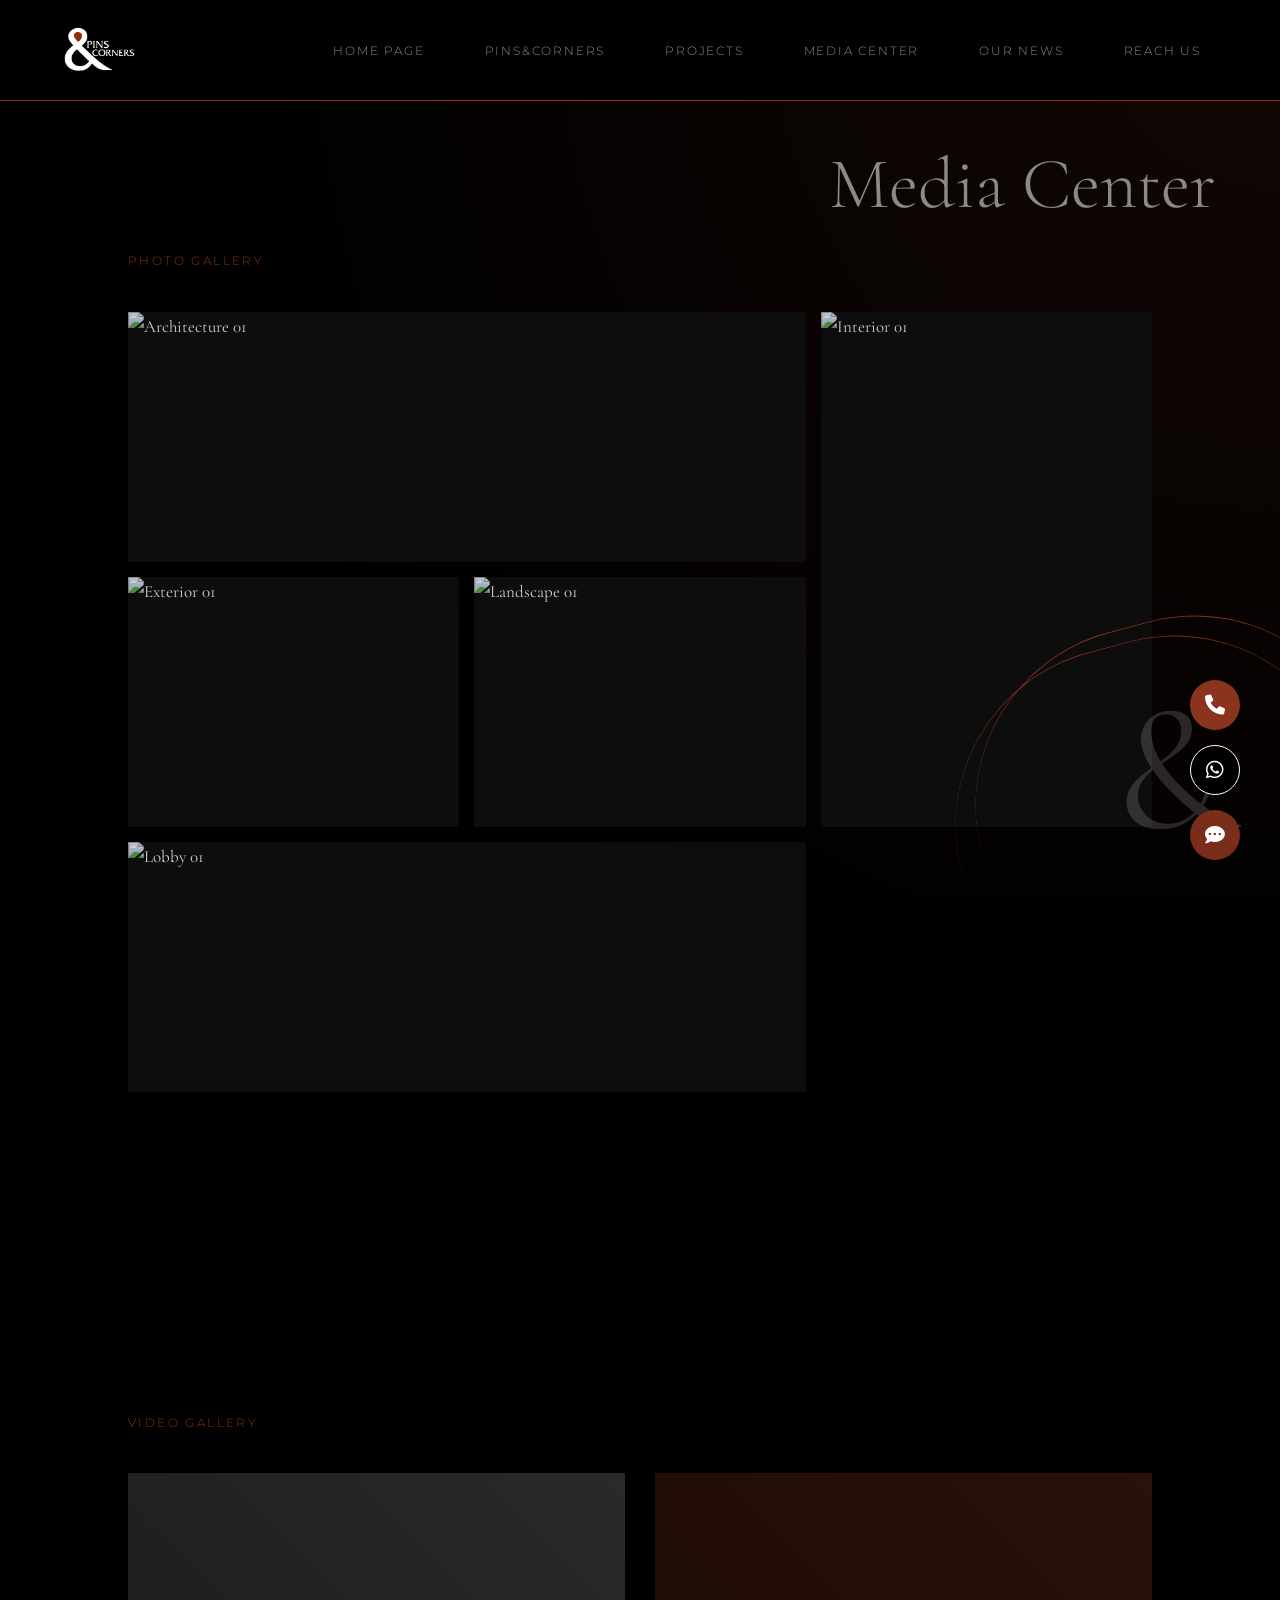
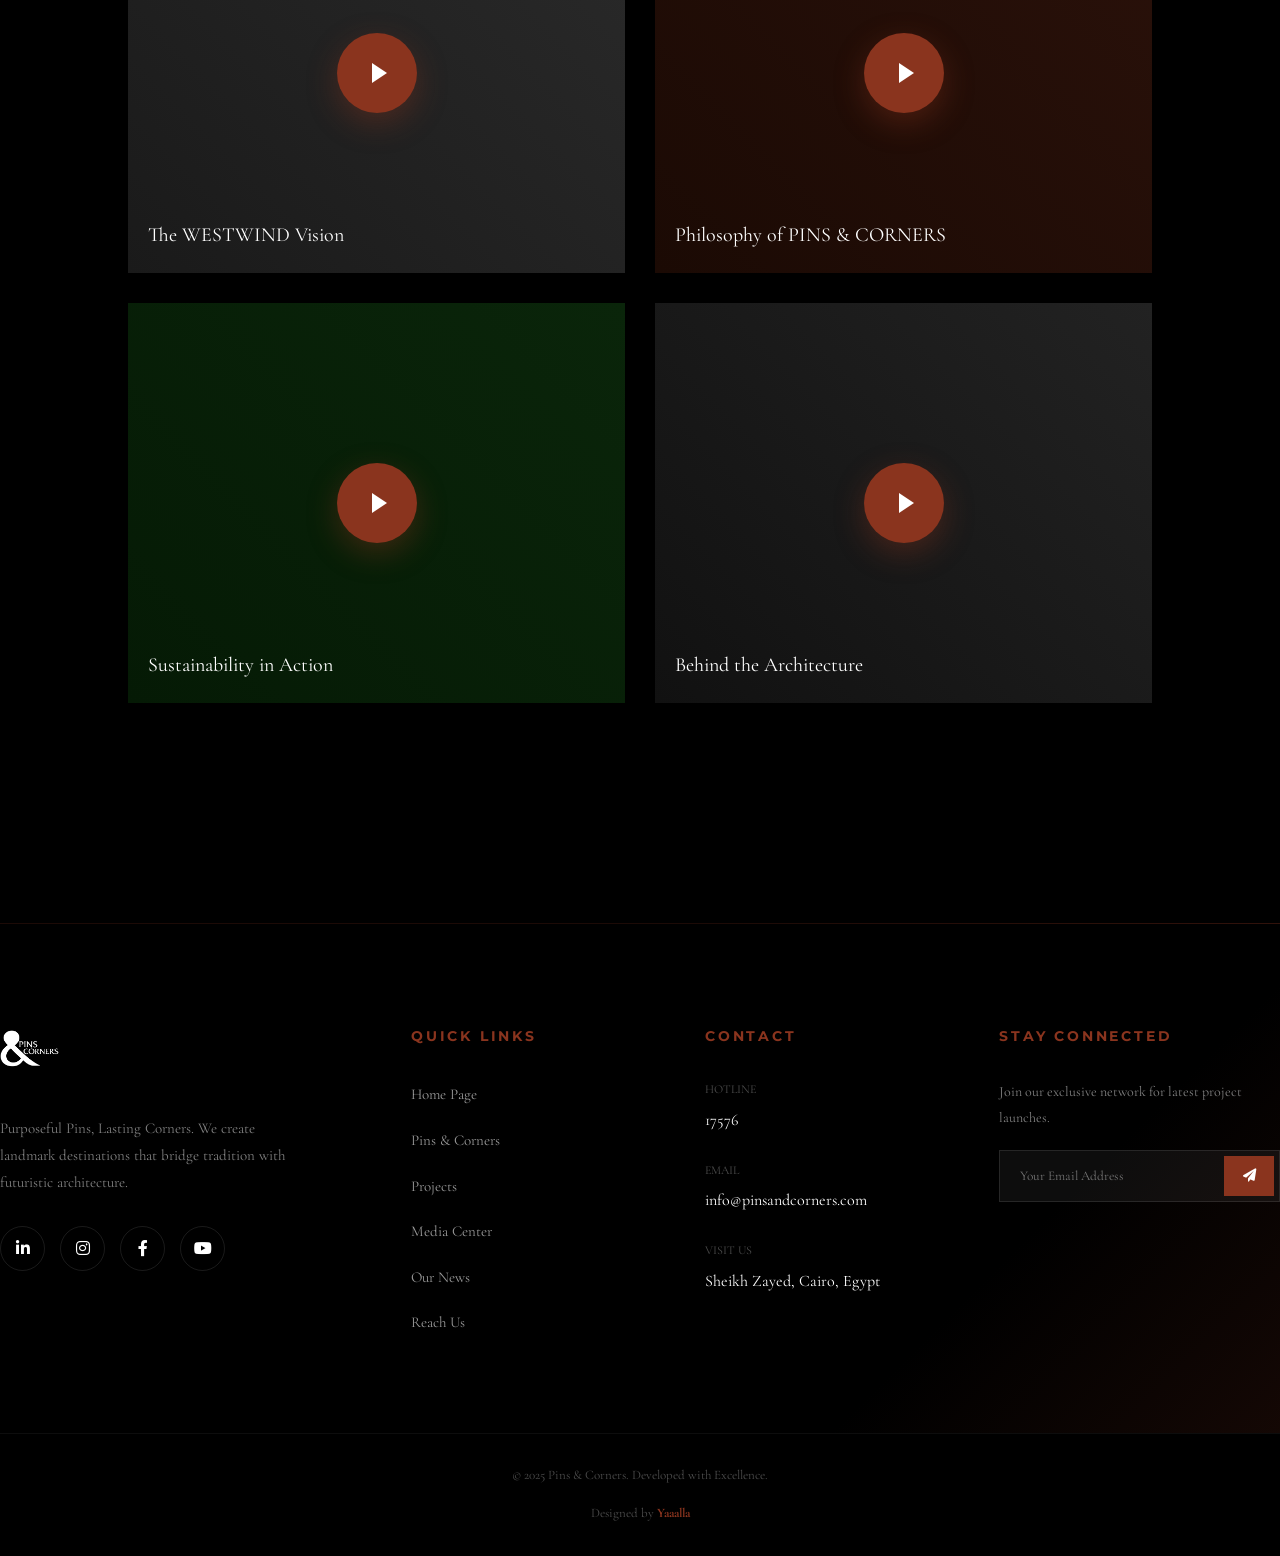
==== media-center.html @ cf215df9 "Initial commit" ====
<!DOCTYPE html>
<html lang="en">

<head>
    <meta charset="UTF-8">
    <meta name="viewport" content="width=device-width, initial-scale=1.0">
    <title>PINS & CORNERS | Media Center</title>
    <!-- Fonts -->
    <link rel="preconnect" href="https://fonts.googleapis.com">
    <link rel="preconnect" href="https://fonts.gstatic.com" crossorigin>
    <link
        href="https://fonts.googleapis.com/css2?family=Cormorant+Garamond:wght@300;400;700&family=Montserrat:wght@300;400;700&display=swap"
        rel="stylesheet">
    <!-- CSS -->
    <link rel="stylesheet" href="css/main.css">
    <link rel="stylesheet" href="https://cdnjs.cloudflare.com/ajax/libs/font-awesome/6.0.0/css/all.min.css">
    <style>
        .page-content {
            padding-top: 150px;
        }

        .gallery-section {
            margin-bottom: 120px;
        }

        /* Photo Gallery - Masonry Style */
        .photo-gallery {
            display: grid;
            grid-template-columns: repeat(3, 1fr);
            grid-auto-rows: 250px;
            gap: 15px;
            margin-top: 40px;
        }

        .photo-item {
            background-color: var(--card-bg);
            overflow: hidden;
            position: relative;
            cursor: pointer;
        }

        .photo-item img {
            width: 100%;
            height: 100%;
            object-fit: cover;
            transition: 500ms ease;
            opacity: 0.8;
        }

        .photo-item:hover img {
            transform: scale(1.1);
            opacity: 1;
        }

        .photo-item.wide {
            grid-column: span 2;
        }

        .photo-item.tall {
            grid-row: span 2;
        }

        /* Video Gallery - 2x2 Grid */
        .video-gallery {
            display: grid;
            grid-template-columns: repeat(2, 1fr);
            gap: 30px;
            margin-top: 40px;
        }

        .video-item {
            background-color: var(--card-bg);
            height: 400px;
            position: relative;
            overflow: hidden;
            cursor: pointer;
        }

        .video-item-thumbnail {
            width: 100%;
            height: 100%;
            background: linear-gradient(45deg, #1a1a1a, #2a2a2a);
            display: flex;
            justify-content: center;
            align-items: center;
            transition: 300ms ease;
        }

        .video-item:hover .video-item-thumbnail {
            filter: brightness(1.2);
        }

        .play-button {
            width: 80px;
            height: 80px;
            background-color: var(--primary-accent);
            border-radius: 50%;
            display: flex;
            justify-content: center;
            align-items: center;
            color: #FFFFFF;
            font-size: 24px;
            box-shadow: 0 10px 30px rgba(138, 52, 30, 0.4);
            transition: 300ms ease;
            position: relative;
            z-index: 2;
        }

        .play-button::before {
            content: '';
            border-left: 15px solid #FFFFFF;
            border-top: 10px solid transparent;
            border-bottom: 10px solid transparent;
            margin-left: 5px;
        }

        .video-item:hover .play-button {
            transform: scale(1.1);
            background-color: var(--accent-dark);
        }

        .video-title {
            position: absolute;
            bottom: 20px;
            left: 20px;
            color: #FFFFFF;
            font-family: var(--font-serif);
            font-size: 20px;
            z-index: 2;
        }
    </style>
</head>

<body>

    <!-- Global Navigation -->
    <header>
        <div class="nav-container">
            <a href="index.html" class="logo-link">
                <img src="image/logo.png" alt="PINS & CORNERS Logo" height="60">
            </a>
            <button class="nav-toggle" id="nav-toggle" aria-label="Toggle navigation">
                <span></span>
                <span></span>
                <span></span>
            </button>
            <nav id="nav-menu">
                <ul>
                    <li><a href="index.html">HOME PAGE</a></li>
                    <li><a href="pins-corners.html">PINS&CORNERS</a></li>
                    <li><a href="projects.html">PROJECTS</a></li>
                    <li><a href="media-center.html" class="active">MEDIA CENTER</a></li>
                    <li><a href="our-news.html">OUR NEWS</a></li>
                    <li><a href="reach-us.html">REACH US</a></li>
                </ul>
            </nav>
        </div>
    </header>

    <!-- Page Title Overlay -->
    <h1 class="page-display-title">media center</h1>

    <div class="page-content container">

        <!-- PHOTO GALLERY -->
        <section class="gallery-section fade-up">
            <span class="section-label">PHOTO GALLERY</span>
            <div class="photo-gallery">
                <div class="photo-item wide fade-up">
                    <img src="https://images.unsplash.com/photo-1600585154340-be6161a56a0c?auto=format&fit=crop&q=80&w=1200"
                        alt="Architecture 01">
                </div>
                <div class="photo-item tall fade-up">
                    <img src="https://images.unsplash.com/photo-1600607687940-4e524cb350b1?auto=format&fit=crop&q=80&w=800"
                        alt="Interior 01">
                </div>
                <div class="photo-item fade-up">
                    <img src="https://images.unsplash.com/photo-1600566753190-17f0bb2a6c3e?auto=format&fit=crop&q=80&w=800"
                        alt="Exterior 01">
                </div>
                <div class="photo-item fade-up">
                    <img src="https://images.unsplash.com/photo-1600210492486-724fe5c67fb0?auto=format&fit=crop&q=80&w=800"
                        alt="Landscape 01">
                </div>
                <div class="photo-item wide fade-up">
                    <img src="https://images.unsplash.com/photo-1600585154526-990dced4db0d?auto=format&fit=crop&q=80&w=1200"
                        alt="Lobby 01">
                </div>
            </div>
        </section>

        <!-- VIDEO GALLERY -->
        <section class="gallery-section fade-up">
            <span class="section-label">VIDEO GALLERY</span>
            <div class="video-gallery">
                <div class="video-item fade-up">
                    <div class="video-item-thumbnail">
                        <div class="play-button"></div>
                    </div>
                    <div class="video-title">The WESTWIND Vision</div>
                </div>
                <div class="video-item fade-up">
                    <div class="video-item-thumbnail" style="background: linear-gradient(45deg, #1b0a04, #2a110a);">
                        <div class="play-button"></div>
                    </div>
                    <div class="video-title">Philosophy of PINS & CORNERS</div>
                </div>
                <div class="video-item fade-up">
                    <div class="video-item-thumbnail" style="background: linear-gradient(45deg, #051a05, #0a250a);">
                        <div class="play-button"></div>
                    </div>
                    <div class="video-title">Sustainability in Action</div>
                </div>
                <div class="video-item fade-up">
                    <div class="video-item-thumbnail" style="background: linear-gradient(45deg, #111, #222);">
                        <div class="play-button"></div>
                    </div>
                    <div class="video-title">Behind the Architecture</div>
                </div>
            </div>
        </section>

    </div>

    <!-- Professional 2026 Footer -->
    <footer class="main-footer">
        <div class="container footer-grid">
            <div class="footer-brand fade-up">
                <img src="image/logo.png" alt="PINS & CORNERS Logo" class="footer-logo">
                <p class="brand-bio">
                    Purposeful Pins, Lasting Corners. We create landmark destinations that bridge tradition with
                    futuristic architecture.
                </p>
                <div class="footer-socials">
                    <a href="https://linkedin.com" class="social-icon" target="_blank" aria-label="LinkedIn">
                        <i class="fab fa-linkedin-in"></i>
                    </a>
                    <a href="https://instagram.com" class="social-icon" target="_blank" aria-label="Instagram">
                        <i class="fab fa-instagram"></i>
                    </a>
                    <a href="https://facebook.com" class="social-icon" target="_blank" aria-label="Facebook">
                        <i class="fab fa-facebook-f"></i>
                    </a>
                    <a href="https://youtube.com" class="social-icon" target="_blank" aria-label="YouTube">
                        <i class="fab fa-youtube"></i>
                    </a>
                </div>
            </div>

            <div class="footer-links-group fade-up">
                <h4 class="footer-heading">Quick Links</h4>
                <ul class="footer-nav-list">
                    <li><a href="index.html">Home Page</a></li>
                    <li><a href="pins-corners.html">Pins & Corners</a></li>
                    <li><a href="projects.html">Projects</a></li>
                    <li><a href="media-center.html">Media Center</a></li>
                    <li><a href="our-news.html">Our News</a></li>
                    <li><a href="reach-us.html">Reach Us</a></li>
                </ul>
            </div>

            <div class="footer-contact-info fade-up">
                <h4 class="footer-heading">Contact</h4>
                <div class="contact-item">
                    <span class="contact-label">Hotline</span>
                    <a href="tel:17576" class="contact-value">17576</a>
                </div>
                <div class="contact-item">
                    <span class="contact-label">Email</span>
                    <a href="mailto:info@pinsandcorners.com" class="contact-value">info@pinsandcorners.com</a>
                </div>
                <div class="contact-item">
                    <span class="contact-label">Visit Us</span>
                    <span class="contact-value">Sheikh Zayed, Cairo, Egypt</span>
                </div>
            </div>

            <div class="footer-newsletter fade-up">
                <h4 class="footer-heading">Stay Connected</h4>
                <p>Join our exclusive network for latest project launches.</p>
                <form class="footer-form">
                    <input type="email" placeholder="Your Email Address" required>
                    <button type="submit" class="footer-btn"><i class="fas fa-paper-plane"></i></button>
                </form>
            </div>
        </div>

        <div class="footer-bottom">
            <div class="container bottom-content">
                <p>&copy; 2025 Pins & Corners. Developed with Excellence.</p>
                <div class="developer-credit">Designed by <span class="accent-text">Yaaalla</span></div>
            </div>
        </div>
    </footer>

    <!-- Global Decorations -->
    <div class="bottom-decorations">
        <div class="curved-line curved-line-1"></div>
        <div class="curved-line curved-line-2"></div>
        <div class="watermark-ampersand">&</div>
    </div>

    <!-- Global Floating CTAs -->
    <div class="floating-ctas">
        <div class="cta-button cta-call" aria-label="Call Us">
            <i class="fas fa-phone"></i>
        </div>
        <div class="cta-button cta-whatsapp" aria-label="WhatsApp Us">
            <i class="fab fa-whatsapp"></i>
        </div>
        <div class="cta-button cta-chatbot" aria-label="Chat Bot">
            <i class="fas fa-comment-dots"></i>
            <span class="tooltip">Chat with us</span>
        </div>
    </div>

    <script src="js/main.js"></script>
</body>

</html>
---- css/main.css ----
:root {
    /* Colors */
    --bg-color: #000000;
    --bg-mixed: #120704;
    /* Mixed 70% Black + 30% Identity tint */
    --primary-accent: #8A341E;
    --accent-dark: #7A2E19;
    --accent-deeper: #6E2918;
    --sage-green: #718474;
    --section-labels: #8B3111;
    --body-text: #FFFFFF;
    --inactive-muted: #8A8A8A;
    --card-bg: #0D0D0D;

    /* Typography */
    --font-serif: 'Cormorant Garamond', serif;
    --font-sans: 'Montserrat', sans-serif;
}

* {
    margin: 0;
    padding: 0;
    box-sizing: border-box;
}

html,
body {
    width: 100%;
    margin: 0;
    padding: 0;
    overflow-x: hidden;
    background-color: var(--bg-color);
    background-image: radial-gradient(circle at top right, var(--bg-mixed) 0%, var(--bg-color) 70%);
    background-attachment: fixed;
    color: var(--body-text);
    font-family: var(--font-serif);
    font-size: 17px;
    line-height: 1.8;
}

h1,
h2,
h3,
h4,
h5,
h6 {
    font-family: var(--font-serif);
    font-weight: 700;
}

a {
    text-decoration: none;
    color: inherit;
    transition: 200ms ease;
}

ul {
    list-style: none;
}

/* Global Navigation */
header {
    position: fixed;
    top: 0;
    left: 0;
    width: 100%;
    background-color: var(--bg-color);
    z-index: 1000;
    padding: 20px 5%;
    border-bottom: 1px solid var(--primary-accent);
}

.nav-toggle {
    display: none;
    flex-direction: column;
    justify-content: space-between;
    width: 30px;
    height: 20px;
    background: transparent;
    border: none;
    cursor: pointer;
    z-index: 1001;
}

.nav-toggle span {
    width: 100%;
    height: 2px;
    background-color: #FFFFFF;
    transition: 300ms ease;
}

.nav-toggle.open span:nth-child(1) {
    transform: translateY(9px) rotate(45deg);
}

.nav-toggle.open span:nth-child(2) {
    opacity: 0;
}

.nav-toggle.open span:nth-child(3) {
    transform: translateY(-9px) rotate(-45deg);
}

.nav-container {
    display: flex;
    justify-content: space-between;
    align-items: center;
}

.logo-link {
    display: flex;
    align-items: center;
}

.logo-link img {
    display: block;
}

nav ul {
    display: flex;
    gap: 30px;
}

nav ul li a {
    font-family: var(--font-sans);
    font-weight: 300;
    font-size: 12px;
    text-transform: uppercase;
    letter-spacing: 0.15em;
    color: var(--inactive-muted);
    padding: 8px 15px;
    transition: 200ms ease;
    position: relative;
}

nav ul li a:hover {
    color: #FFFFFF;
}

nav ul li a::after {
    content: '';
    position: absolute;
    bottom: 0;
    left: 50%;
    width: 0;
    height: 1px;
    background-color: var(--section-labels);
    transition: 300ms ease;
    transform: translateX(-50%);
}

nav ul li a:hover::after {
    width: 70%;
}

nav ul li a.active::after {
    display: none;
}

/* Footer & Socials */
.social-link {
    width: 40px;
    height: 40px;
    border: 1px solid var(--primary-accent);
    border-radius: 50%;
    display: flex;
    justify-content: center;
    align-items: center;
    color: #FFFFFF;
    font-size: 16px;
    transition: 300ms ease;
}

.social-link:hover {
    background-color: var(--primary-accent);
    transform: translateY(-5px);
}

/* Page Titles (top-right) */
.page-display-title {
    position: fixed;
    top: 120px;
    right: 5%;
    font-family: var(--font-serif);
    font-weight: 300;
    font-size: 72px;
    color: var(--inactive-muted);
    text-transform: capitalize;
    pointer-events: none;
    z-index: 10;
}

/* Section Labels */
.section-label {
    font-family: var(--font-sans);
    font-weight: 300;
    font-size: 12px;
    text-transform: uppercase;
    letter-spacing: 0.2em;
    color: var(--section-labels);
    margin-bottom: 20px;
    display: block;
}

/* Decorative Elements */
.bottom-decorations {
    position: fixed;
    bottom: 0;
    right: 0;
    width: 300px;
    height: 300px;
    pointer-events: none;
    z-index: 5;
}

.curved-line {
    position: absolute;
    bottom: -50px;
    right: -50px;
    width: 400px;
    height: 400px;
    border-radius: 45%;
    transform: rotate(-15deg);
}

.curved-line-1 {
    border-top: 1px solid var(--primary-accent);
    bottom: -120px;
    right: -100px;
}

.curved-line-2 {
    border-top: 1px solid var(--accent-dark);
    bottom: -140px;
    right: -80px;
}

.watermark-ampersand {
    position: absolute;
    bottom: 40px;
    right: 40px;
    font-family: var(--font-serif);
    font-size: 180px;
    color: #FFFFFF;
    opacity: 0.15;
    line-height: 1;
}

/* Floating CTAs */
.floating-ctas {
    position: fixed;
    bottom: 40px;
    right: 40px;
    display: flex;
    flex-direction: column;
    gap: 15px;
    z-index: 100;
}

.cta-button {
    width: 50px;
    height: 50px;
    border-radius: 50%;
    display: flex;
    justify-content: center;
    align-items: center;
    color: #FFFFFF;
    font-size: 20px;
    transition: 300ms ease;
    position: relative;
    cursor: pointer;
    border: none;
}

.cta-call {
    background-color: var(--primary-accent);
}

.cta-whatsapp {
    background-color: var(--bg-color);
    border: 1px solid #FFFFFF;
}

.cta-chatbot {
    background-color: var(--accent-dark);
}

.tooltip {
    position: absolute;
    right: 60px;
    background-color: var(--card-bg);
    padding: 5px 12px;
    border-radius: 4px;
    font-size: 12px;
    white-space: nowrap;
    opacity: 0;
    visibility: hidden;
    transition: 300ms ease;
}

.cta-button:hover .tooltip {
    opacity: 1;
    visibility: visible;
}

/* Generic Layouts */
section {
    padding: 100px 10%;
}

.container {
    max-width: 1400px;
    margin: 0 auto;
}

/* Animations */
.fade-up {
    opacity: 0;
    transform: translateY(30px);
    transition: opacity 500ms ease, transform 500ms ease;
}

.fade-up.active {
    opacity: 1;
    transform: translateY(0);
}

/* Professional 2026 Footer Styling */
.main-footer {
    background: linear-gradient(135deg, #000000 70%, #1a0a06 100%);
    padding: 100px 0 0;
    border-top: 1px solid rgba(138, 52, 30, 0.2);
    color: #FFFFFF;
}

.footer-grid {
    display: grid;
    grid-template-columns: 1.5fr 1fr 1fr 1.2fr;
    gap: 60px;
    padding-bottom: 80px;
}

.footer-logo {
    height: 50px;
    margin-bottom: 30px;
    filter: brightness(0) invert(1);
}

.brand-bio {
    color: rgba(255, 255, 255, 0.5);
    font-size: 15px;
    line-height: 1.8;
    margin-bottom: 30px;
    max-width: 300px;
}

.footer-socials {
    display: flex;
    gap: 15px;
}

.social-icon {
    width: 45px;
    height: 45px;
    border: 1px solid rgba(255, 255, 255, 0.1);
    border-radius: 50%;
    display: flex;
    align-items: center;
    justify-content: center;
    color: #FFFFFF;
    font-size: 16px;
    transition: all 400ms cubic-bezier(0.165, 0.84, 0.44, 1);
}

.social-icon:hover {
    background: var(--primary-accent);
    border-color: var(--primary-accent);
    transform: translateY(-5px) rotate(8deg);
    color: #FFFFFF;
}

.footer-heading {
    font-family: var(--font-sans);
    font-size: 14px;
    text-transform: uppercase;
    letter-spacing: 0.2em;
    color: var(--primary-accent);
    margin-bottom: 30px;
}

.footer-nav-list {
    list-style: none;
    padding: 0;
}

.footer-nav-list li {
    margin-bottom: 15px;
}

.footer-nav-list a {
    color: rgba(255, 255, 255, 0.6);
    transition: 300ms ease;
    font-size: 15px;
}

.footer-nav-list a:hover {
    color: #FFFFFF;
    padding-left: 5px;
}

.contact-item {
    margin-bottom: 25px;
}

.contact-label {
    display: block;
    font-size: 12px;
    color: rgba(255, 255, 255, 0.3);
    text-transform: uppercase;
    margin-bottom: 5px;
}

.contact-value {
    color: #FFFFFF;
    font-size: 16px;
    display: block;
}

.footer-newsletter p {
    color: rgba(255, 255, 255, 0.5);
    font-size: 14px;
    margin-bottom: 20px;
}

.footer-form {
    display: flex;
    background: rgba(255, 255, 255, 0.05);
    border: 1px solid rgba(255, 255, 255, 0.1);
    padding: 5px;
}

.footer-form input {
    background: transparent;
    border: none;
    padding: 12px 15px;
    color: #FFFFFF;
    flex-grow: 1;
    font-family: var(--font-serif);
}

.footer-form input:focus {
    outline: none;
}

.footer-btn {
    background: var(--primary-accent);
    border: none;
    color: #FFFFFF;
    width: 50px;
    cursor: pointer;
    transition: 300ms;
}

.footer-btn:hover {
    background: var(--accent-dark);
}

.footer-bottom {
    border-top: 1px solid rgba(255, 255, 255, 0.05);
    padding: 30px 0;
    background: #000;
}

.bottom-content {
    display: flex;
    flex-direction: column;
    justify-content: center;
    align-items: center;
    text-align: center;
    gap: 15px;
    font-size: 13px;
    color: rgba(255, 255, 255, 0.3);
}

.accent-text {
    color: var(--primary-accent);
    font-weight: 700;
}

@media (max-width: 991px) {
    .footer-grid {
        grid-template-columns: 1fr 1fr;
        gap: 40px;
    }
}

@media (max-width: 768px) {
    .footer-grid {
        grid-template-columns: 1fr;
        text-align: center;
    }

    .footer-brand,
    .footer-newsletter {
        align-items: center;
        display: flex;
        flex-direction: column;
    }

    .brand-bio {
        max-width: 100%;
    }

    .bottom-content {
        flex-direction: column;
        gap: 15px;
    }
}

/* News Cards */
.news-grid {
    display: grid;
    grid-template-columns: repeat(3, 1fr);
    gap: 30px;
    margin-top: 40px;
}

.article-card {
    background-color: var(--card-bg);
    border-top: 2px solid var(--primary-accent);
    padding: 40px;
    transition: 300ms ease;
}

.article-card:hover {
    transform: scale(1.02);
    box-shadow: 0 10px 30px rgba(138, 52, 30, 0.2);
}

.article-date {
    font-family: var(--font-sans);
    color: var(--section-labels);
    font-size: 12px;
    margin-bottom: 15px;
    display: block;
}

.article-headline {
    font-size: 24px;
    margin-bottom: 20px;
    color: #FFFFFF;
}

.article-excerpt {
    color: rgba(255, 255, 255, 0.75);
    font-size: 16px;
    margin-bottom: 25px;
}

.read-more {
    color: var(--section-labels);
    font-family: var(--font-sans);
    font-size: 12px;
    text-transform: uppercase;
    letter-spacing: 0.1em;
    font-weight: 700;
}

/* Forms */
.form-field {
    margin-bottom: 20px;
}

.form-field input,
.form-field select,
.form-field textarea {
    width: 100%;
    background-color: var(--card-bg);
    border: none;
    padding: 15px;
    color: #FFFFFF;
    font-family: var(--font-serif);
    font-size: 17px;
}

.form-field input:focus,
.form-field select:focus,
.form-field textarea:focus {
    outline: 1px solid var(--primary-accent);
}

.submit-btn {
    width: 100%;
    background-color: var(--primary-accent);
    color: #FFFFFF;
    border: none;
    padding: 15px;
    font-family: var(--font-serif);
    font-size: 18px;
    cursor: pointer;
}

/* Responsiveness */
@media (max-width: 1200px) {
    section {
        padding: 80px 5%;
    }
}

@media (max-width: 1024px) {
    .news-grid {
        grid-template-columns: repeat(2, 1fr);
        gap: 25px;
    }

    .page-display-title {
        font-size: 48px;
        top: 100px;
    }

    .photo-gallery {
        grid-template-columns: repeat(2, 1fr);
    }

    .footer-grid {
        grid-template-columns: repeat(2, 1fr);
        gap: 40px;
    }
}

@media (max-width: 768px) {
    .nav-toggle {
        display: flex;
    }

    #nav-menu {
        position: fixed;
        top: 0;
        right: -100%;
        width: 100%;
        height: 100vh;
        background-color: var(--bg-color);
        display: flex;
        justify-content: center;
        align-items: center;
        transition: 600ms cubic-bezier(0.16, 1, 0.3, 1);
        z-index: 1000;
        backdrop-filter: blur(10px);
    }

    #nav-menu.open {
        right: 0;
    }

    #nav-menu ul {
        flex-direction: column;
        align-items: center;
        gap: 35px;
    }

    #nav-menu ul li a {
        font-size: 18px;
        letter-spacing: 0.2em;
    }

    .photo-gallery,
    .video-gallery,
    .testimonials-grid,
    .timeline-container,
    .team-grid,
    .vision-mission,
    .news-grid,
    .footer-grid,
    .project-details,
    .partners-list,
    .page-content {
        grid-template-columns: 1fr !important;
        display: flex;
        flex-direction: column;
    }

    .projects-teaser .teaser-content {
        padding: 0 10px;
    }

    .photo-item.wide,
    .photo-item.tall {
        grid-column: span 1 !important;
        grid-row: span 1 !important;
    }

    .partners-list {
        flex-direction: column;
        gap: 40px;
    }

    nav {
        display: none;
    }

    header {
        padding: 15px 5%;
    }

    .logo-link img {
        height: 40px;
    }

    .page-content {
        padding-top: 100px;
    }

    .project-hero {
        flex-direction: column;
        gap: 30px;
    }

    .page-display-title {
        position: relative;
        font-size: 36px;
        top: auto;
        right: auto;
        margin: 120px 0 20px;
        text-align: center;
        width: 100%;
        display: block;
    }

    .footer-grid {
        grid-template-columns: 1fr !important;
        text-align: center;
        gap: 40px;
    }

    .footer-brand,
    .footer-newsletter {
        align-items: center;
        display: flex;
        flex-direction: column;
    }

    .brand-bio {
        max-width: 100%;
    }

    .footer-bottom .bottom-content {
        flex-direction: column;
        gap: 15px;
    }
}

@media (max-width: 480px) {
    section {
        padding: 60px 5%;
    }

    .floating-ctas {
        bottom: 20px;
        right: 20px;
    }

    .cta-button {
        width: 45px;
        height: 45px;
    }
}
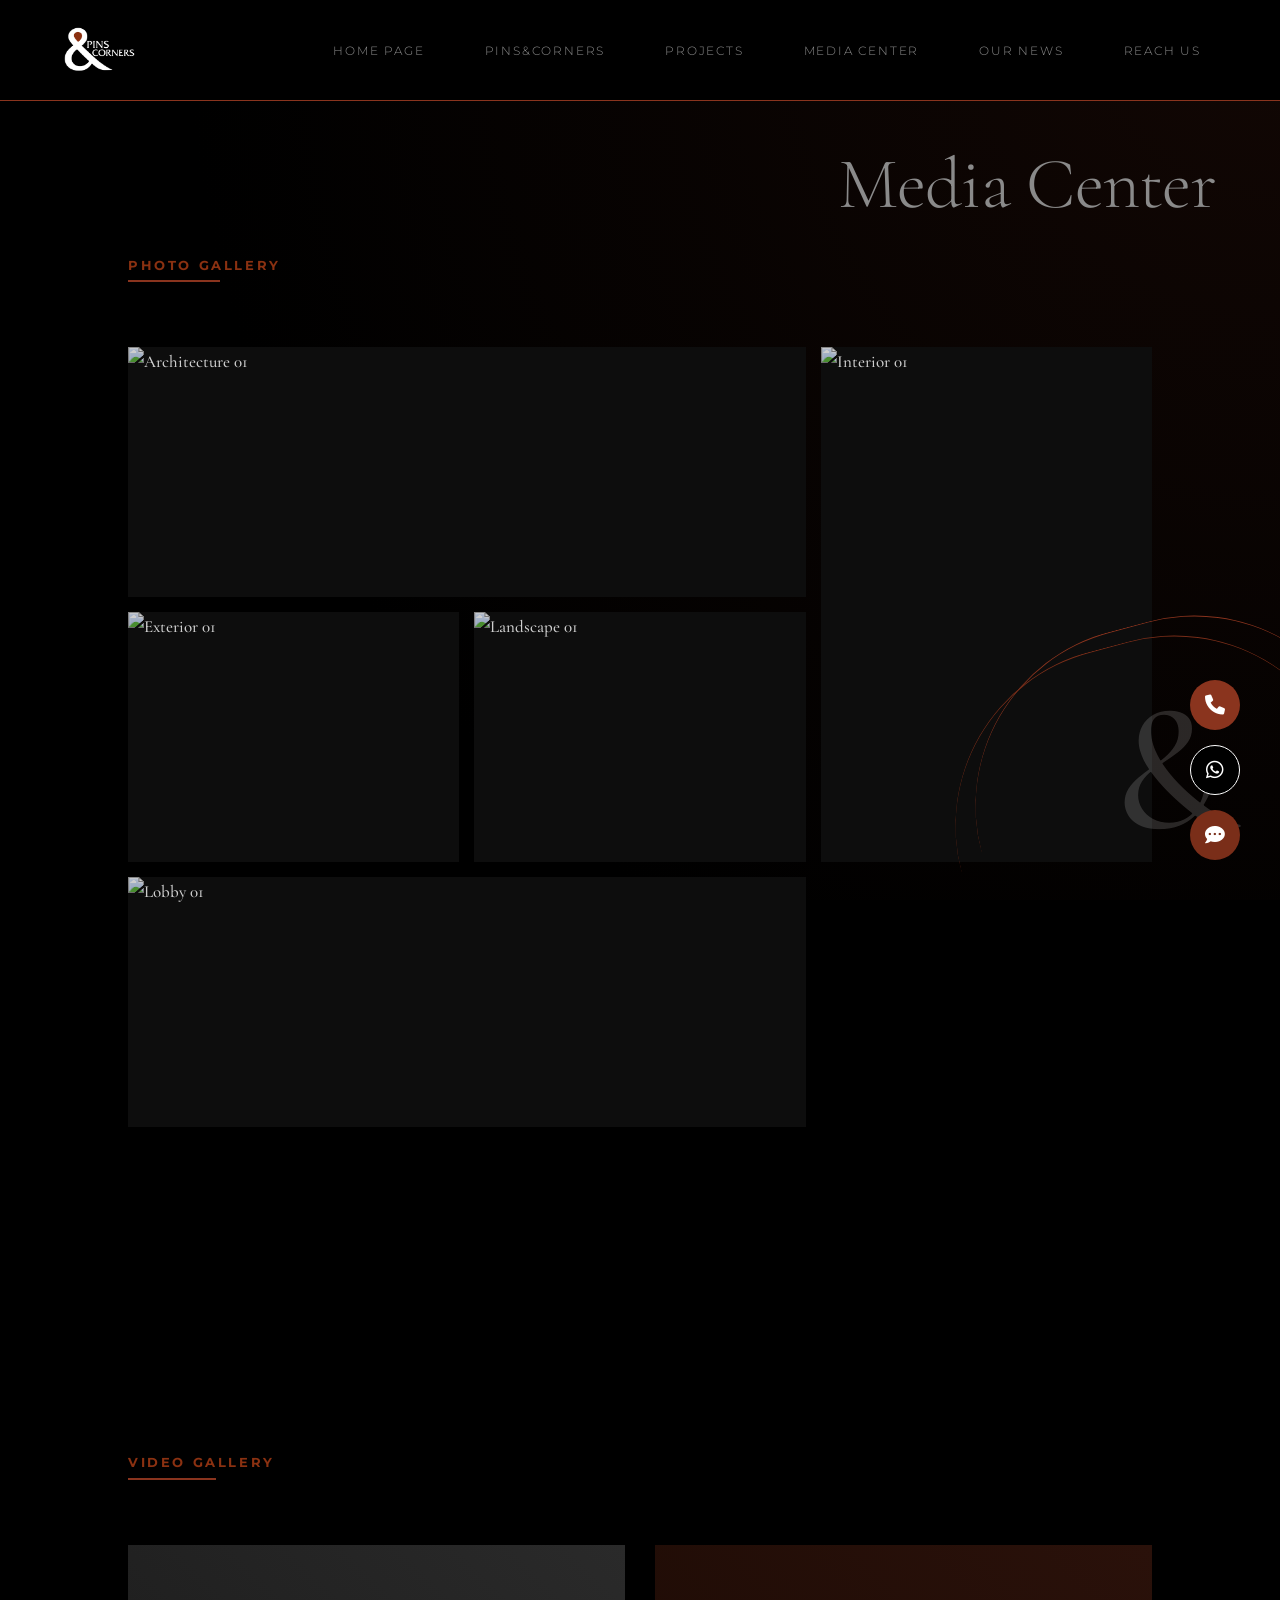
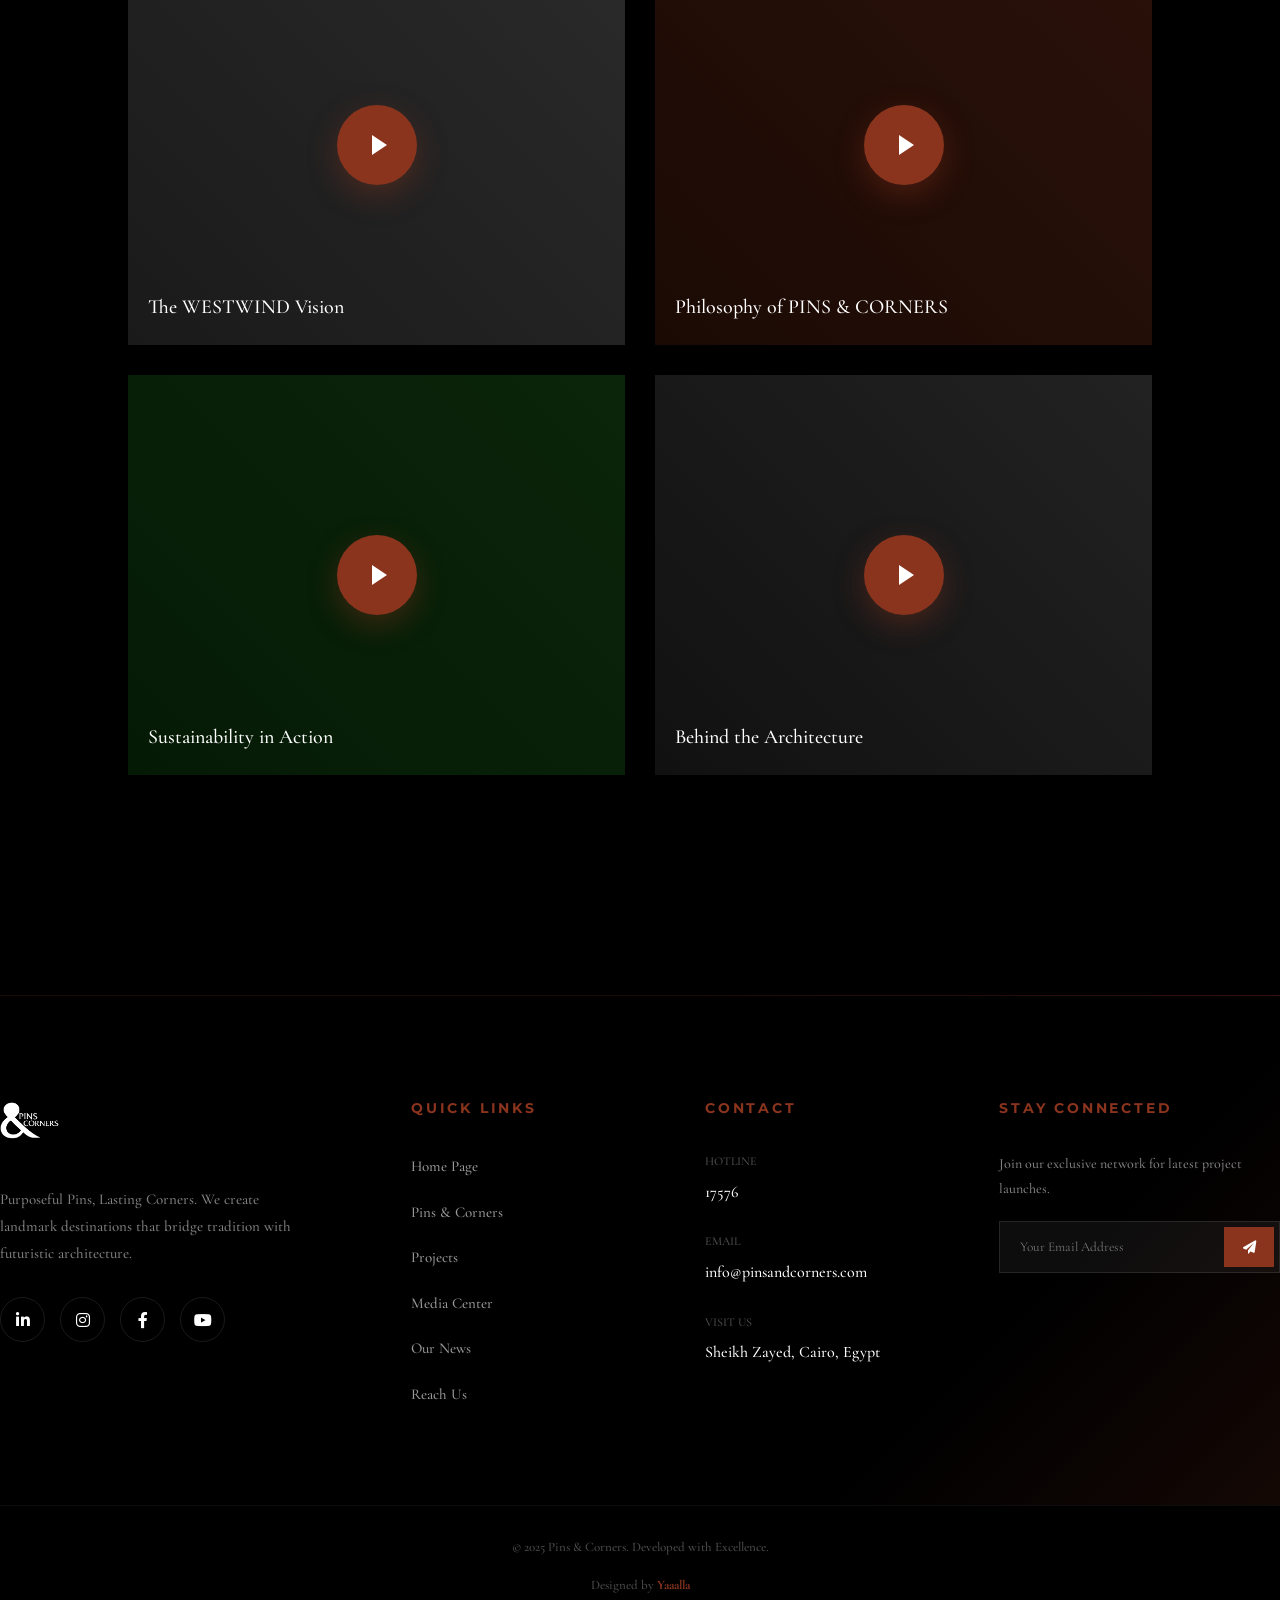
==== commit 9bf05ad0: "update website files" ====
--- a/media-center.html
+++ b/media-center.html
@@ -9,7 +9,7 @@
     <link rel="preconnect" href="https://fonts.googleapis.com">
     <link rel="preconnect" href="https://fonts.gstatic.com" crossorigin>
     <link
-        href="https://fonts.googleapis.com/css2?family=Cormorant+Garamond:wght@300;400;700&family=Montserrat:wght@300;400;700&display=swap"
+        href="https://fonts.googleapis.com/css2?family=Cormorant+Garamond:wght@300;400;500;600;700&family=Montserrat:wght@300;400;700&display=swap"
         rel="stylesheet">
     <!-- CSS -->
     <link rel="stylesheet" href="css/main.css">
--- a/css/main.css
+++ b/css/main.css
@@ -35,6 +35,7 @@
     color: var(--body-text);
     font-family: var(--font-serif);
     font-size: 17px;
+    font-weight: 500;
     line-height: 1.8;
 }
 
@@ -46,6 +47,38 @@
 h6 {
     font-family: var(--font-serif);
     font-weight: 700;
+    /* Explicitly bold as requested */
+    letter-spacing: -0.01em;
+}
+
+section h2,
+section h3 {
+    position: relative;
+    padding-bottom: 15px;
+    margin-bottom: 35px;
+    font-family: var(--font-serif);
+    font-weight: 700;
+}
+
+section h2::after,
+section h3::after {
+    content: '';
+    position: absolute;
+    bottom: 0;
+    left: 0;
+    width: 60px;
+    height: 3px;
+    background-color: var(--primary-accent);
+}
+
+section h2 {
+    font-size: 38px;
+    line-height: 1.2;
+}
+
+section h3 {
+    font-size: 28px;
+    line-height: 1.3;
 }
 
 a {
@@ -193,13 +226,25 @@
 /* Section Labels */
 .section-label {
     font-family: var(--font-sans);
-    font-weight: 300;
-    font-size: 12px;
+    font-weight: 700;
+    font-size: 13px;
     text-transform: uppercase;
     letter-spacing: 0.2em;
     color: var(--section-labels);
-    margin-bottom: 20px;
-    display: block;
+    margin-bottom: 25px;
+    display: inline-block;
+    position: relative;
+    padding-bottom: 5px;
+}
+
+.section-label::after {
+    content: '';
+    position: absolute;
+    bottom: 0;
+    left: 0;
+    width: 60%;
+    height: 2px;
+    background-color: var(--primary-accent);
 }
 
 /* Decorative Elements */
@@ -575,18 +620,22 @@
 .form-field select,
 .form-field textarea {
     width: 100%;
-    background-color: var(--card-bg);
-    border: none;
-    padding: 15px;
+    background-color: rgba(255, 255, 255, 0.03);
+    border: 1px solid rgba(138, 52, 30, 0.2);
+    padding: 15px 20px;
     color: #FFFFFF;
     font-family: var(--font-serif);
-    font-size: 17px;
+    font-size: 16px;
+    transition: 300ms cubic-bezier(0.165, 0.84, 0.44, 1);
 }
 
 .form-field input:focus,
 .form-field select:focus,
 .form-field textarea:focus {
-    outline: 1px solid var(--primary-accent);
+    outline: none;
+    border-color: var(--primary-accent);
+    background-color: rgba(138, 52, 30, 0.05);
+    padding-left: 25px;
 }
 
 .submit-btn {
@@ -594,10 +643,19 @@
     background-color: var(--primary-accent);
     color: #FFFFFF;
     border: none;
-    padding: 15px;
-    font-family: var(--font-serif);
-    font-size: 18px;
+    padding: 18px;
+    font-family: var(--font-sans);
+    font-size: 14px;
+    letter-spacing: 0.2em;
+    text-transform: uppercase;
     cursor: pointer;
+    transition: 400ms cubic-bezier(0.165, 0.84, 0.44, 1);
+}
+
+.submit-btn:hover {
+    background-color: var(--accent-dark);
+    letter-spacing: 0.3em;
+    box-shadow: 0 10px 30px rgba(138, 52, 30, 0.2);
 }
 
 /* Responsiveness */
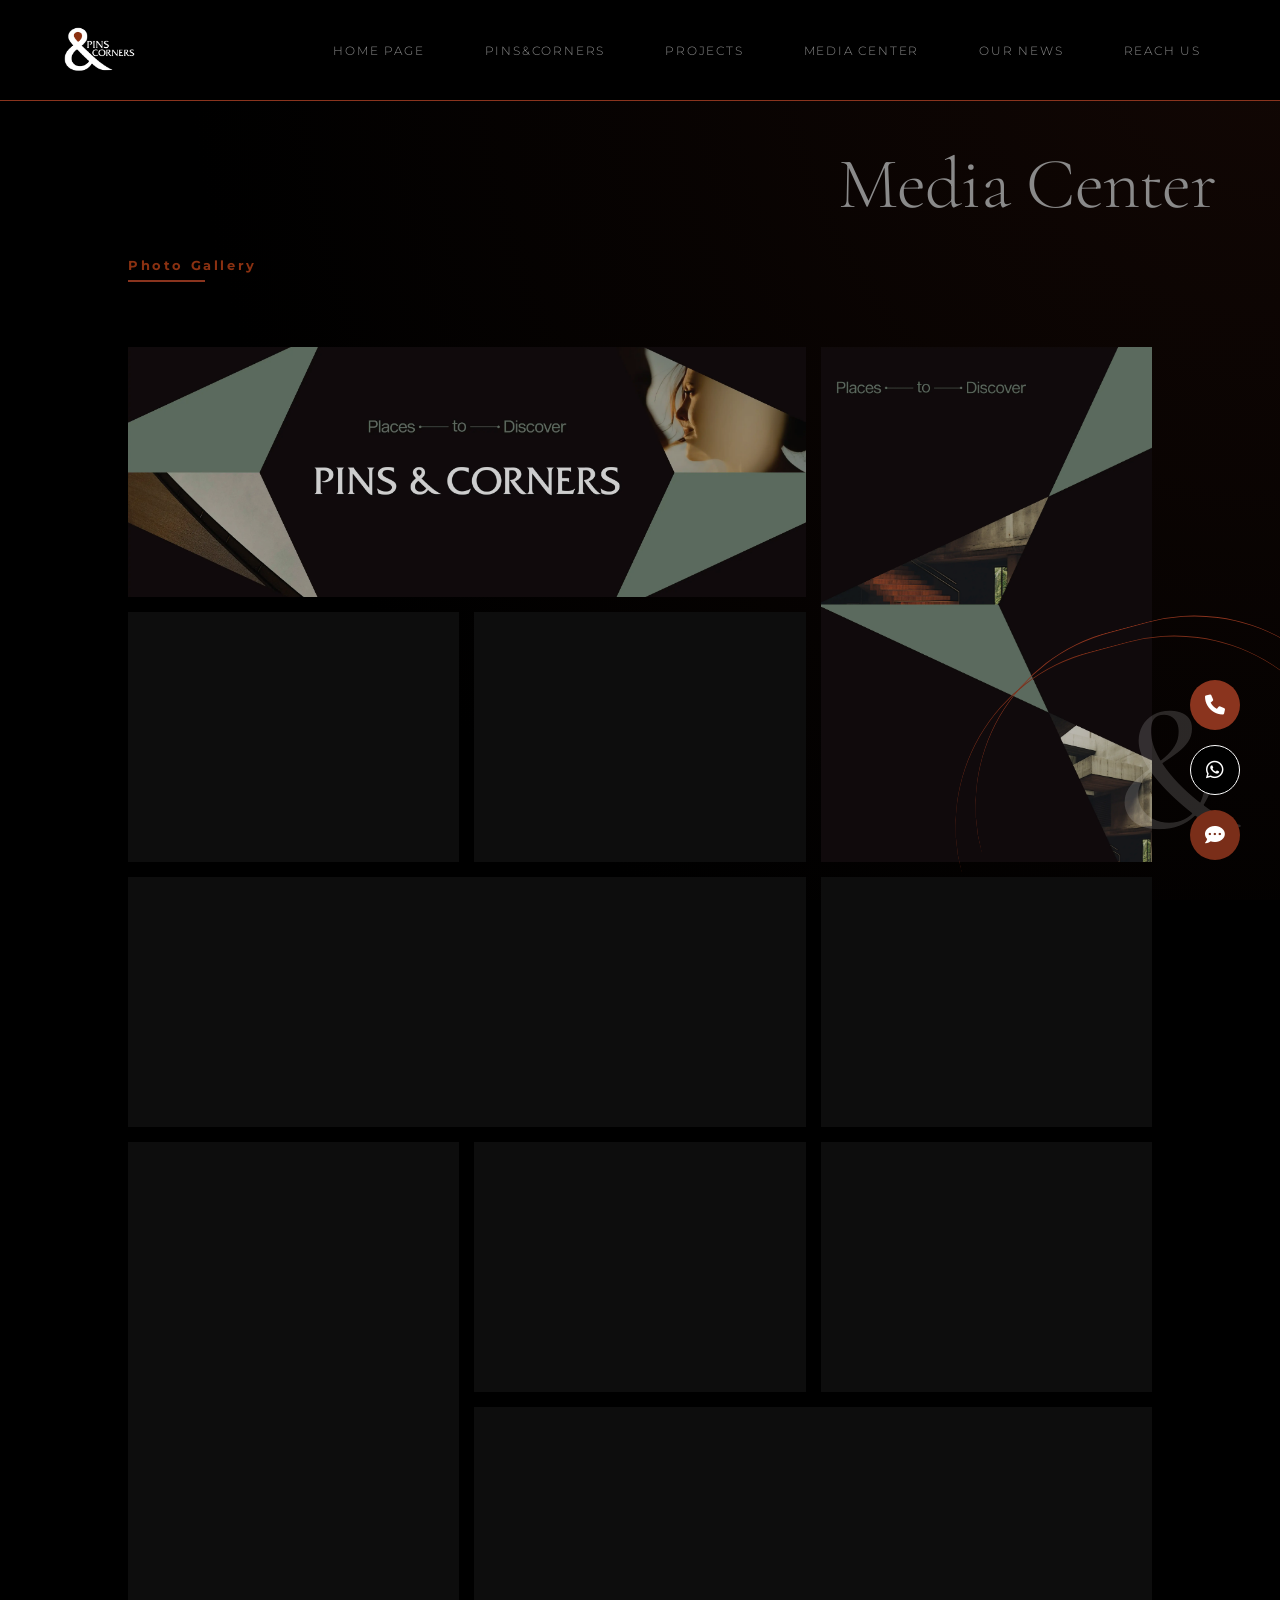
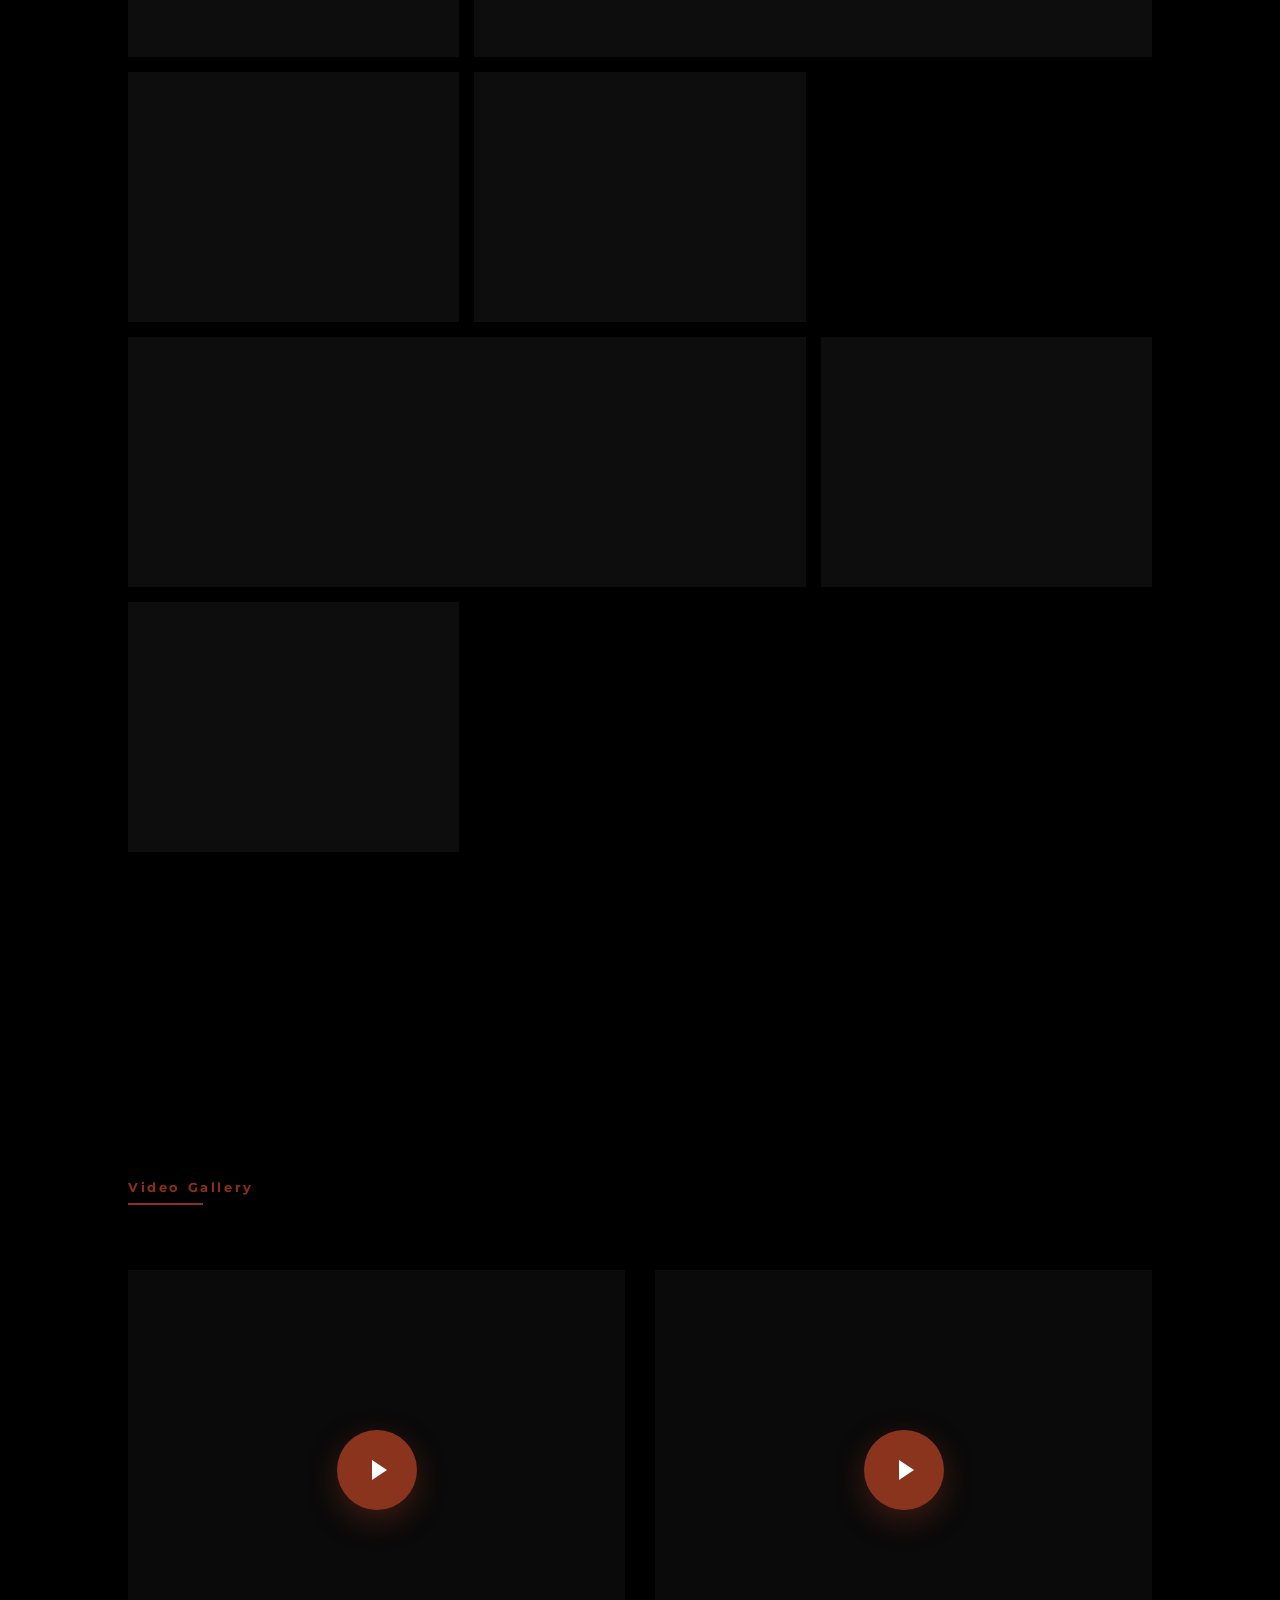
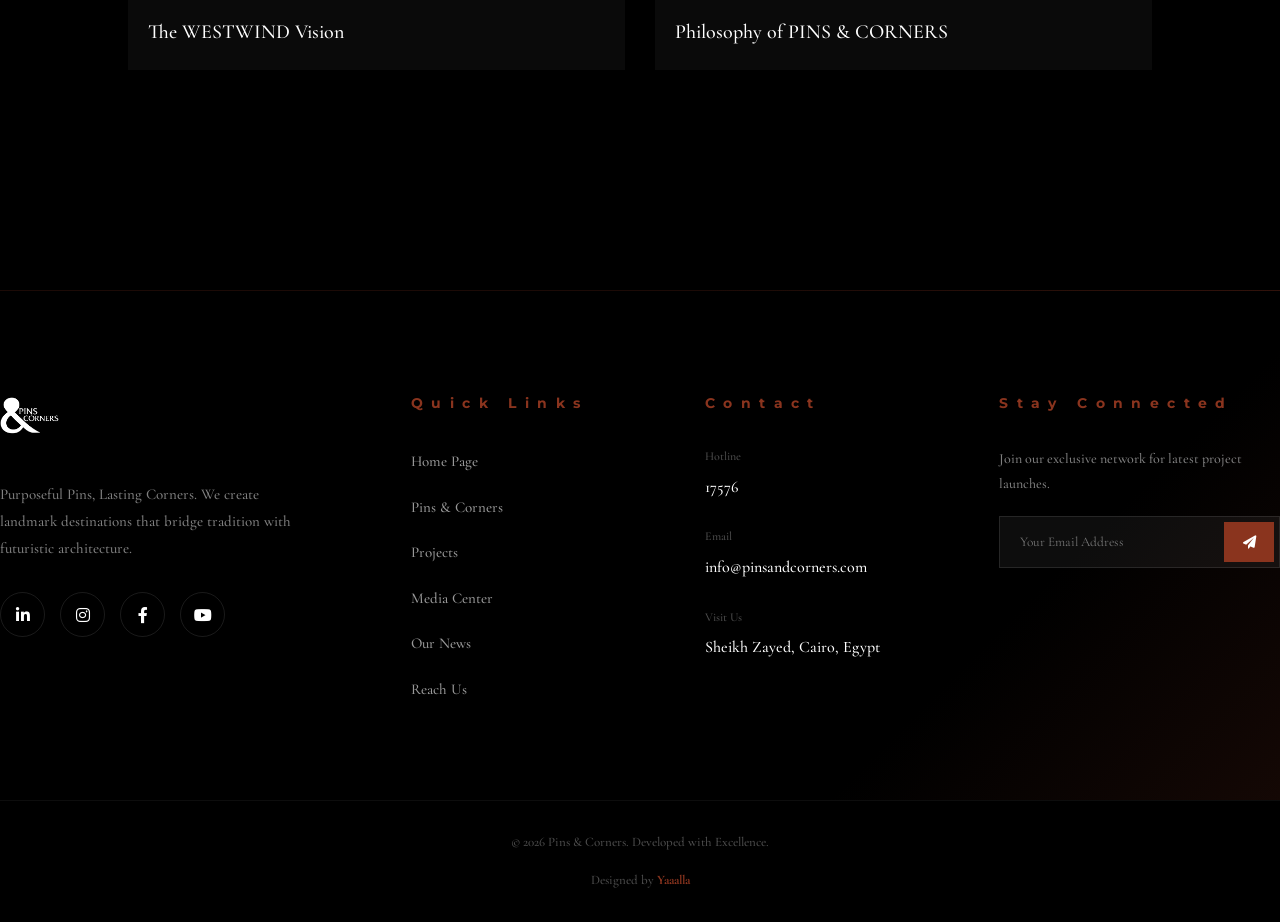
==== commit d655efb5: "update website files2" ====
--- a/media-center.html
+++ b/media-center.html
@@ -44,12 +44,22 @@
             height: 100%;
             object-fit: cover;
             transition: 500ms ease;
+            opacity: 0;
+            /* Start hidden for smooth fade in */
+        }
+
+        .photo-item img.loaded {
             opacity: 0.8;
         }
 
-        .photo-item:hover img {
+        .photo-item:hover img.loaded {
             transform: scale(1.1);
             opacity: 1;
+        }
+
+        /* Fallback if JS takes too long */
+        .photo-item img {
+            transition: opacity 800ms ease, transform 500ms ease;
         }
 
         .photo-item.wide {
@@ -76,18 +86,35 @@
             cursor: pointer;
         }
 
-        .video-item-thumbnail {
+        .video-preview {
             width: 100%;
             height: 100%;
-            background: linear-gradient(45deg, #1a1a1a, #2a2a2a);
+            object-fit: cover;
+            transition: 500ms ease;
+            filter: brightness(0.7);
+        }
+
+        .video-overlay {
+            position: absolute;
+            top: 0;
+            left: 0;
+            width: 100%;
+            height: 100%;
             display: flex;
             justify-content: center;
             align-items: center;
-            transition: 300ms ease;
-        }
-
-        .video-item:hover .video-item-thumbnail {
-            filter: brightness(1.2);
+            z-index: 2;
+            background: rgba(0, 0, 0, 0.2);
+            transition: 400ms ease;
+        }
+
+        .video-item:hover .video-preview {
+            filter: brightness(1);
+            transform: scale(1.05);
+        }
+
+        .video-item:hover .video-overlay {
+            background: rgba(0, 0, 0, 0);
         }
 
         .play-button {
@@ -102,8 +129,6 @@
             font-size: 24px;
             box-shadow: 0 10px 30px rgba(138, 52, 30, 0.4);
             transition: 300ms ease;
-            position: relative;
-            z-index: 2;
         }
 
         .play-button::before {
@@ -126,7 +151,6 @@
             color: #FFFFFF;
             font-family: var(--font-serif);
             font-size: 20px;
-            z-index: 2;
         }
     </style>
 </head>
@@ -158,64 +182,111 @@
     </header>
 
     <!-- Page Title Overlay -->
-    <h1 class="page-display-title">media center</h1>
+    <h1 class="page-display-title">Media Center</h1>
 
     <div class="page-content container">
 
         <!-- PHOTO GALLERY -->
         <section class="gallery-section fade-up">
-            <span class="section-label">PHOTO GALLERY</span>
+            <span class="section-label">Photo Gallery</span>
             <div class="photo-gallery">
                 <div class="photo-item wide fade-up">
-                    <img src="https://images.unsplash.com/photo-1600585154340-be6161a56a0c?auto=format&fit=crop&q=80&w=1200"
-                        alt="Architecture 01">
+                    <img src="image/Media/converted-Pins & Corners Office Posters 70x100 cm - 3 cm  05 February 26 Bleed-page-00002.webp"
+                        alt="Pins & Corners Media 01" loading="lazy" decoding="async"
+                        onload="this.classList.add('loaded')">
                 </div>
                 <div class="photo-item tall fade-up">
-                    <img src="https://images.unsplash.com/photo-1600607687940-4e524cb350b1?auto=format&fit=crop&q=80&w=800"
-                        alt="Interior 01">
-                </div>
-                <div class="photo-item fade-up">
-                    <img src="https://images.unsplash.com/photo-1600566753190-17f0bb2a6c3e?auto=format&fit=crop&q=80&w=800"
-                        alt="Exterior 01">
-                </div>
-                <div class="photo-item fade-up">
-                    <img src="https://images.unsplash.com/photo-1600210492486-724fe5c67fb0?auto=format&fit=crop&q=80&w=800"
-                        alt="Landscape 01">
+                    <img src="image/Media/converted-Pins & Corners Office Posters 70x100 cm - 3 cm  05 February 26 Bleed-page-00003.webp"
+                        alt="Pins & Corners Media 02" loading="lazy" decoding="async"
+                        onload="this.classList.add('loaded')">
+                </div>
+                <div class="photo-item fade-up">
+                    <img src="image/Media/converted-Pins & Corners Office Posters 70x100 cm - 3 cm  05 February 26 Bleed-page-00004.webp"
+                        alt="Pins & Corners Media 03" loading="lazy" decoding="async"
+                        onload="this.classList.add('loaded')">
+                </div>
+                <div class="photo-item fade-up">
+                    <img src="image/Media/converted-Pins & Corners Office Posters 70x100 cm - 3 cm  05 February 26 Bleed-page-00005.webp"
+                        alt="Pins & Corners Media 04" loading="lazy" decoding="async"
+                        onload="this.classList.add('loaded')">
                 </div>
                 <div class="photo-item wide fade-up">
-                    <img src="https://images.unsplash.com/photo-1600585154526-990dced4db0d?auto=format&fit=crop&q=80&w=1200"
-                        alt="Lobby 01">
+                    <img src="image/Media/converted-Pins & Corners Office Posters 70x100 cm - 3 cm  05 February 26 Bleed-page-00006.webp"
+                        alt="Pins & Corners Media 05" loading="lazy" decoding="async"
+                        onload="this.classList.add('loaded')">
+                </div>
+                <div class="photo-item fade-up">
+                    <img src="image/Media/converted-Pins & Corners Office Posters 70x100 cm - 3 cm  05 February 26 Bleed-page-00007.webp"
+                        alt="Pins & Corners Media 06" loading="lazy" decoding="async"
+                        onload="this.classList.add('loaded')">
+                </div>
+                <div class="photo-item tall fade-up">
+                    <img src="image/Media/converted-Pins & Corners Office Posters 70x100 cm - 3 cm  05 February 26 Bleed-page-00008.webp"
+                        alt="Pins & Corners Media 07" loading="lazy" decoding="async"
+                        onload="this.classList.add('loaded')">
+                </div>
+                <div class="photo-item fade-up">
+                    <img src="image/Media/converted-Pins & Corners Office Posters 70x100 cm - 3 cm  05 February 26 Bleed-page-00009.webp"
+                        alt="Pins & Corners Media 08" loading="lazy" decoding="async"
+                        onload="this.classList.add('loaded')">
+                </div>
+                <div class="photo-item fade-up">
+                    <img src="image/Media/converted-Pins & Corners Office Posters 70x100 cm - 3 cm  05 February 26 Bleed-page-00010.webp"
+                        alt="Pins & Corners Media 09" loading="lazy" decoding="async"
+                        onload="this.classList.add('loaded')">
+                </div>
+                <div class="photo-item wide fade-up">
+                    <img src="image/Media/converted-Pins & Corners Office Posters 70x100 cm - 3 cm  05 February 26 Bleed-page-00012.webp"
+                        alt="Pins & Corners Media 10" loading="lazy" decoding="async"
+                        onload="this.classList.add('loaded')">
+                </div>
+                <div class="photo-item fade-up">
+                    <img src="image/Media/converted-Pins & Corners Office Posters 70x100 cm - 3 cm  05 February 26 Bleed-page-00013.webp"
+                        alt="Pins & Corners Media 11" loading="lazy" decoding="async"
+                        onload="this.classList.add('loaded')">
+                </div>
+                <div class="photo-item fade-up">
+                    <img src="image/Media/converted-Pins & Corners Office Posters 70x100 cm - 3 cm  05 February 26 Bleed-page-00014.webp"
+                        alt="Pins & Corners Media 12" loading="lazy" decoding="async"
+                        onload="this.classList.add('loaded')">
+                </div>
+                <div class="photo-item wide fade-up">
+                    <img src="image/Media/converted-Ratio - Grid of Nine.webp" alt="Pins & Corners Media 13"
+                        loading="lazy" decoding="async" onload="this.classList.add('loaded')">
+                </div>
+                <div class="photo-item fade-up">
+                    <img src="image/Media/converted-Ratio - Grid of Nine3.webp" alt="Pins & Corners Media 14"
+                        loading="lazy" decoding="async" onload="this.classList.add('loaded')">
+                </div>
+                <div class="photo-item fade-up">
+                    <img src="image/Media/converted-Small Units Zayed 20 Light box 205 1.25x2 m 40 Faces-page-00004.webp"
+                        alt="Pins & Corners Media 15" loading="lazy" decoding="async"
+                        onload="this.classList.add('loaded')">
                 </div>
             </div>
         </section>
 
         <!-- VIDEO GALLERY -->
         <section class="gallery-section fade-up">
-            <span class="section-label">VIDEO GALLERY</span>
+            <span class="section-label">Video Gallery</span>
             <div class="video-gallery">
                 <div class="video-item fade-up">
-                    <div class="video-item-thumbnail">
+                    <video class="video-preview" muted loop preload="none" posters="image/logo.png">
+                        <source src="image/Videos/SCREEN_1 1 (1).mp4" type="video/mp4">
+                    </video>
+                    <div class="video-overlay">
                         <div class="play-button"></div>
+                        <div class="video-title">The WESTWIND Vision</div>
                     </div>
-                    <div class="video-title">The WESTWIND Vision</div>
                 </div>
                 <div class="video-item fade-up">
-                    <div class="video-item-thumbnail" style="background: linear-gradient(45deg, #1b0a04, #2a110a);">
+                    <video class="video-preview" muted loop preload="none">
+                        <source src="image/Videos/SCREEN_2 1.mp4" type="video/mp4">
+                    </video>
+                    <div class="video-overlay">
                         <div class="play-button"></div>
+                        <div class="video-title">Philosophy of PINS & CORNERS</div>
                     </div>
-                    <div class="video-title">Philosophy of PINS & CORNERS</div>
-                </div>
-                <div class="video-item fade-up">
-                    <div class="video-item-thumbnail" style="background: linear-gradient(45deg, #051a05, #0a250a);">
-                        <div class="play-button"></div>
-                    </div>
-                    <div class="video-title">Sustainability in Action</div>
-                </div>
-                <div class="video-item fade-up">
-                    <div class="video-item-thumbnail" style="background: linear-gradient(45deg, #111, #222);">
-                        <div class="play-button"></div>
-                    </div>
-                    <div class="video-title">Behind the Architecture</div>
                 </div>
             </div>
         </section>
@@ -287,7 +358,7 @@
 
         <div class="footer-bottom">
             <div class="container bottom-content">
-                <p>&copy; 2025 Pins & Corners. Developed with Excellence.</p>
+                <p>&copy; 2026 Pins & Corners. Developed with Excellence.</p>
                 <div class="developer-credit">Designed by <span class="accent-text">Yaaalla</span></div>
             </div>
         </div>
@@ -305,9 +376,9 @@
         <div class="cta-button cta-call" aria-label="Call Us">
             <i class="fas fa-phone"></i>
         </div>
-        <div class="cta-button cta-whatsapp" aria-label="WhatsApp Us">
+        <a href="https://wa.me/201155555722" class="cta-button cta-whatsapp" aria-label="WhatsApp Us" target="_blank">
             <i class="fab fa-whatsapp"></i>
-        </div>
+        </a>
         <div class="cta-button cta-chatbot" aria-label="Chat Bot">
             <i class="fas fa-comment-dots"></i>
             <span class="tooltip">Chat with us</span>
--- a/css/main.css
+++ b/css/main.css
@@ -49,6 +49,7 @@
     font-weight: 700;
     /* Explicitly bold as requested */
     letter-spacing: -0.01em;
+    text-transform: capitalize;
 }
 
 section h2,
@@ -58,6 +59,7 @@
     margin-bottom: 35px;
     font-family: var(--font-serif);
     font-weight: 700;
+    text-transform: capitalize;
 }
 
 section h2::after,
@@ -158,7 +160,7 @@
     font-family: var(--font-sans);
     font-weight: 300;
     font-size: 12px;
-    text-transform: uppercase;
+    text-transform: capitalize;
     letter-spacing: 0.15em;
     color: var(--inactive-muted);
     padding: 8px 15px;
@@ -228,7 +230,7 @@
     font-family: var(--font-sans);
     font-weight: 700;
     font-size: 13px;
-    text-transform: uppercase;
+    text-transform: capitalize;
     letter-spacing: 0.2em;
     color: var(--section-labels);
     margin-bottom: 25px;
@@ -427,8 +429,8 @@
 .footer-heading {
     font-family: var(--font-sans);
     font-size: 14px;
-    text-transform: uppercase;
-    letter-spacing: 0.2em;
+    text-transform: capitalize;
+    letter-spacing: 0.6em;
     color: var(--primary-accent);
     margin-bottom: 30px;
 }
@@ -461,7 +463,7 @@
     display: block;
     font-size: 12px;
     color: rgba(255, 255, 255, 0.3);
-    text-transform: uppercase;
+    text-transform: capitalize;
     margin-bottom: 5px;
 }
 
@@ -606,7 +608,7 @@
     color: var(--section-labels);
     font-family: var(--font-sans);
     font-size: 12px;
-    text-transform: uppercase;
+    text-transform: capitalize;
     letter-spacing: 0.1em;
     font-weight: 700;
 }
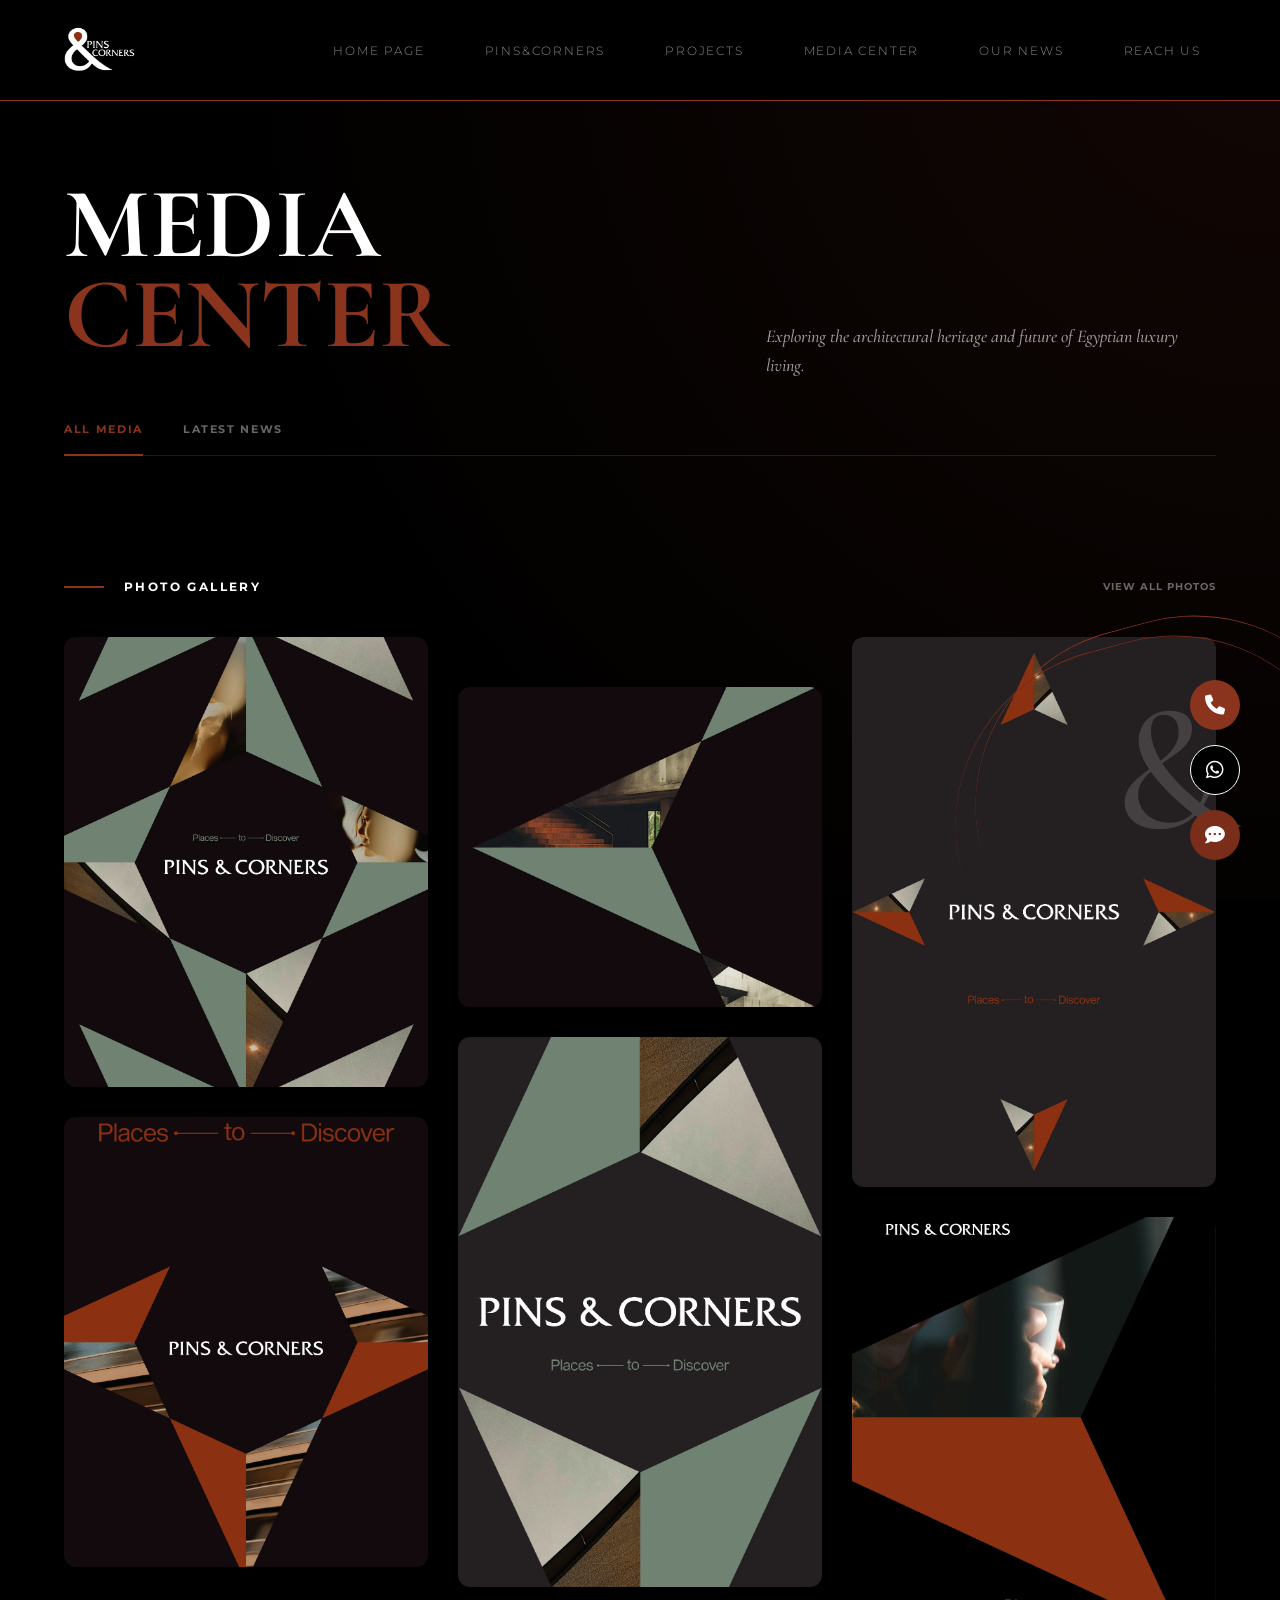
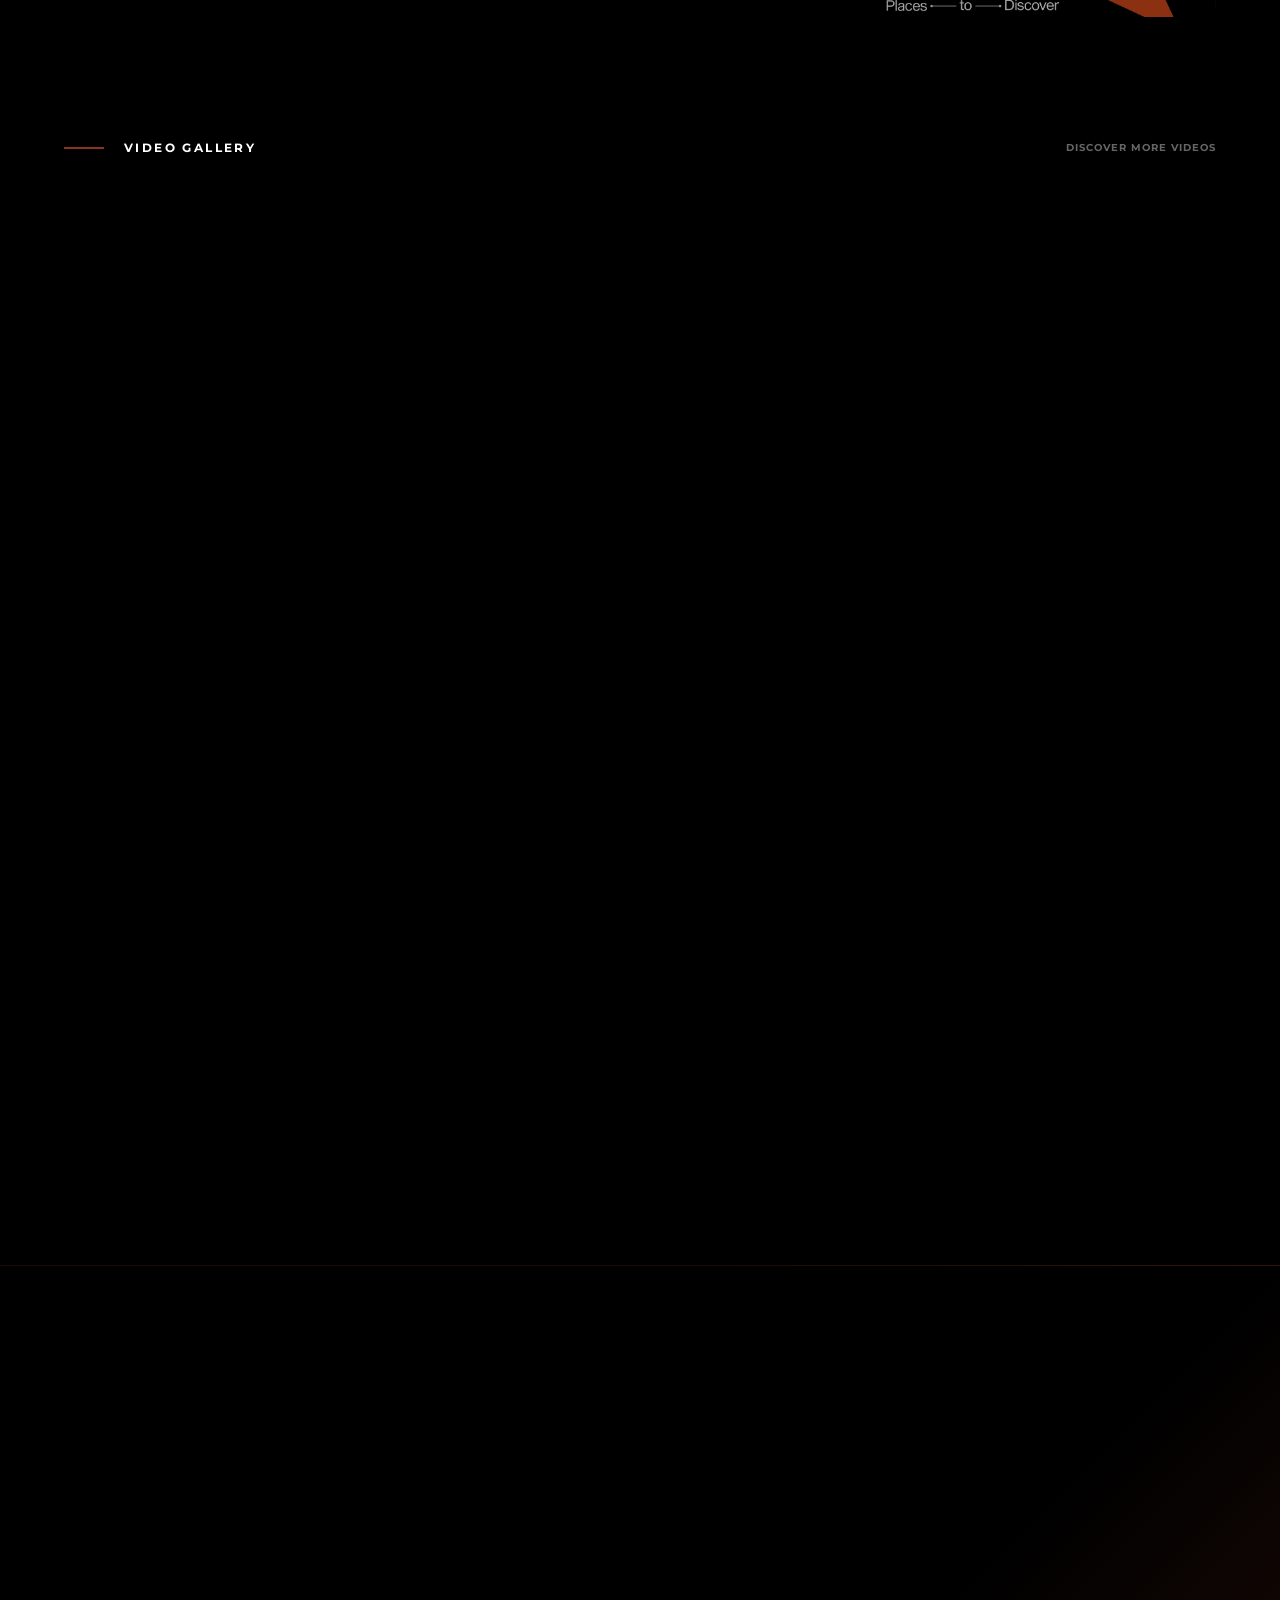
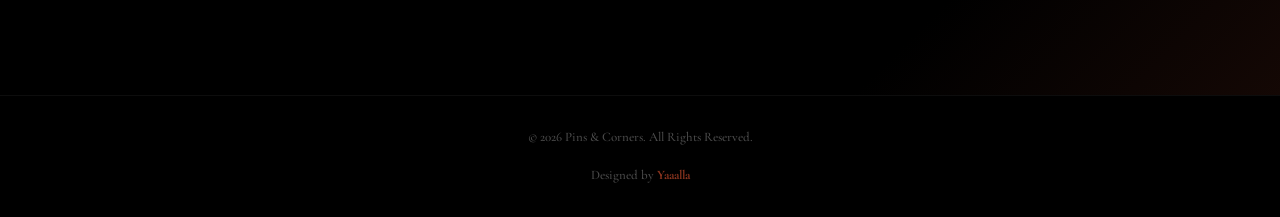
==== commit b0684acf: "update media center page" ====
--- a/media-center.html
+++ b/media-center.html
@@ -16,141 +16,292 @@
     <link rel="stylesheet" href="https://cdnjs.cloudflare.com/ajax/libs/font-awesome/6.0.0/css/all.min.css">
     <style>
         .page-content {
-            padding-top: 150px;
-        }
-
-        .gallery-section {
-            margin-bottom: 120px;
-        }
-
-        /* Photo Gallery - Masonry Style */
-        .photo-gallery {
+            padding-top: 60px;
+        }
+
+        /* Media Hero */
+        .media-hero {
+            padding: 120px 5vw 60px;
+            max-width: 1300px;
+            margin: 0 auto;
+            position: relative;
+        }
+
+        .media-hero-title {
+            font-family: var(--font-serif);
+            font-weight: 700;
+            line-height: 0.9;
+            margin-bottom: 20px;
+            text-transform: uppercase;
+        }
+
+        .media-hero-title .white-text {
+            display: block;
+            font-size: clamp(60px, 10vw, 100px);
+            color: #FFFFFF;
+        }
+
+        .media-hero-title .accent-text {
+            display: block;
+            font-size: clamp(60px, 10vw, 100px);
+            color: var(--primary-accent);
+        }
+
+        .media-hero-flex {
+            display: flex;
+            justify-content: space-between;
+            align-items: flex-end;
+            flex-wrap: wrap;
+            gap: 40px;
+            margin-bottom: 40px;
+        }
+
+        .media-hero-desc {
+            max-width: 450px;
+            font-family: var(--font-serif);
+            font-style: italic;
+            font-size: 18px;
+            color: rgba(255, 255, 255, 0.6);
+            line-height: 1.6;
+        }
+
+        .media-tabs {
+            display: flex;
+            gap: 40px;
+            border-bottom: 1px solid rgba(255, 255, 255, 0.1);
+            padding-bottom: 15px;
+        }
+
+        .media-tab {
+            font-family: var(--font-sans);
+            font-size: 11px;
+            font-weight: 700;
+            letter-spacing: 0.15em;
+            color: rgba(255, 255, 255, 0.4);
+            text-decoration: none;
+            text-transform: uppercase;
+            position: relative;
+            transition: 0.3s;
+        }
+
+        .media-tab.active {
+            color: var(--primary-accent);
+        }
+
+        .media-tab.active::after {
+            content: '';
+            position: absolute;
+            bottom: -16px;
+            left: 0;
+            width: 100%;
+            height: 2px;
+            background-color: var(--primary-accent);
+        }
+
+        /* Section Header */
+        .gallery-section-header {
+            display: flex;
+            justify-content: space-between;
+            align-items: center;
+            margin-bottom: 40px;
+            padding-top: 60px;
+        }
+
+        .gallery-section-title {
+            display: flex;
+            align-items: center;
+            gap: 20px;
+            font-family: var(--font-sans);
+            font-size: 12px;
+            font-weight: 700;
+            letter-spacing: 0.2em;
+            text-transform: uppercase;
+            color: #FFFFFF;
+        }
+
+        .gallery-section-title::before {
+            content: '';
+            width: 40px;
+            height: 2px;
+            background-color: var(--primary-accent);
+        }
+
+        .view-all-link {
+            font-family: var(--font-sans);
+            font-size: 10px;
+            font-weight: 700;
+            letter-spacing: 0.1em;
+            text-transform: uppercase;
+            color: rgba(255, 255, 255, 0.4);
+            text-decoration: none;
+            transition: 0.3s;
+        }
+
+        .view-all-link:hover {
+            color: var(--primary-accent);
+        }
+
+        /* Asymmetrical Photo Grid */
+        .photo-asym-grid {
             display: grid;
             grid-template-columns: repeat(3, 1fr);
-            grid-auto-rows: 250px;
-            gap: 15px;
-            margin-top: 40px;
-        }
-
-        .photo-item {
-            background-color: var(--card-bg);
+            gap: 30px;
+            margin-bottom: 100px;
+        }
+
+        .photo-column {
+            display: flex;
+            flex-direction: column;
+            gap: 30px;
+        }
+
+        .gallery-img-wrapper {
+            width: 100%;
+            border-radius: 12px;
             overflow: hidden;
+            background-color: #1a1a1a;
             position: relative;
-            cursor: pointer;
-        }
-
-        .photo-item img {
+        }
+
+        .gallery-img-wrapper img {
             width: 100%;
             height: 100%;
             object-fit: cover;
-            transition: 500ms ease;
-            opacity: 0;
-            /* Start hidden for smooth fade in */
-        }
-
-        .photo-item img.loaded {
-            opacity: 0.8;
-        }
-
-        .photo-item:hover img.loaded {
-            transform: scale(1.1);
-            opacity: 1;
-        }
-
-        /* Fallback if JS takes too long */
-        .photo-item img {
-            transition: opacity 800ms ease, transform 500ms ease;
-        }
-
-        .photo-item.wide {
-            grid-column: span 2;
-        }
-
-        .photo-item.tall {
-            grid-row: span 2;
-        }
-
-        /* Video Gallery - 2x2 Grid */
-        .video-gallery {
+            display: block;
+            transition: 0.6s cubic-bezier(0.16, 1, 0.3, 1);
+        }
+
+        .gallery-img-wrapper:hover img {
+            transform: scale(1.05);
+        }
+
+        /* Specific heights to match image */
+        .h-portrait {
+            height: 450px;
+        }
+
+        .h-landscape {
+            height: 320px;
+        }
+
+        .h-tall {
+            height: 550px;
+        }
+
+        .h-square {
+            height: 400px;
+        }
+
+        /* Video Gallery */
+        .video-grid-modern {
             display: grid;
             grid-template-columns: repeat(2, 1fr);
-            gap: 30px;
-            margin-top: 40px;
-        }
-
-        .video-item {
-            background-color: var(--card-bg);
-            height: 400px;
+            gap: 40px;
+            margin-bottom: 120px;
+        }
+
+        .video-card-modern {
+            cursor: pointer;
+        }
+
+        .video-thumb-container {
             position: relative;
+            width: 100%;
+            height: 380px;
+            border-radius: 12px;
             overflow: hidden;
-            cursor: pointer;
-        }
-
-        .video-preview {
+            margin-bottom: 20px;
+            background-color: #000;
+        }
+
+        .video-thumb-container img,
+        .video-thumb-container video {
             width: 100%;
             height: 100%;
             object-fit: cover;
-            transition: 500ms ease;
-            filter: brightness(0.7);
-        }
-
-        .video-overlay {
+            transition: 0.6s;
             position: absolute;
             top: 0;
             left: 0;
-            width: 100%;
-            height: 100%;
-            display: flex;
-            justify-content: center;
-            align-items: center;
-            z-index: 2;
-            background: rgba(0, 0, 0, 0.2);
-            transition: 400ms ease;
-        }
-
-        .video-item:hover .video-preview {
-            filter: brightness(1);
-            transform: scale(1.05);
-        }
-
-        .video-item:hover .video-overlay {
-            background: rgba(0, 0, 0, 0);
-        }
-
-        .play-button {
-            width: 80px;
-            height: 80px;
-            background-color: var(--primary-accent);
+        }
+
+        .video-thumb-container video {
+            opacity: 0;
+            z-index: 1;
+        }
+
+        .video-card-modern:hover .video-thumb-container video {
+            opacity: 1;
+        }
+
+        .play-btn-modern {
+            position: absolute;
+            top: 50%;
+            left: 50%;
+            transform: translate(-50%, -50%);
+            width: 60px;
+            height: 60px;
+            background-color: rgba(138, 52, 30, 0.9);
             border-radius: 50%;
             display: flex;
             justify-content: center;
             align-items: center;
             color: #FFFFFF;
+            font-size: 18px;
+            transition: 0.3s;
+            z-index: 2;
+        }
+
+        .video-card-modern:hover .play-btn-modern {
+            background-color: var(--primary-accent);
+            transform: translate(-50%, -50%) scale(1.1);
+        }
+
+        .video-meta-label {
+            font-family: var(--font-sans);
+            font-size: 9px;
+            font-weight: 700;
+            letter-spacing: 0.15em;
+            color: var(--primary-accent);
+            text-transform: uppercase;
+            margin-bottom: 8px;
+            display: block;
+        }
+
+        .video-card-title {
+            font-family: var(--font-serif);
             font-size: 24px;
-            box-shadow: 0 10px 30px rgba(138, 52, 30, 0.4);
-            transition: 300ms ease;
-        }
-
-        .play-button::before {
-            content: '';
-            border-left: 15px solid #FFFFFF;
-            border-top: 10px solid transparent;
-            border-bottom: 10px solid transparent;
-            margin-left: 5px;
-        }
-
-        .video-item:hover .play-button {
-            transform: scale(1.1);
-            background-color: var(--accent-dark);
-        }
-
-        .video-title {
-            position: absolute;
-            bottom: 20px;
-            left: 20px;
+            font-weight: 600;
             color: #FFFFFF;
-            font-family: var(--font-serif);
-            font-size: 20px;
+            line-height: 1.2;
+        }
+
+        @media screen and (max-width: 991px) {
+            .photo-asym-grid {
+                grid-template-columns: 1fr 1fr;
+            }
+
+            .video-grid-modern {
+                grid-template-columns: 1fr;
+            }
+        }
+
+        @media screen and (max-width: 767px) {
+            .photo-asym-grid {
+                grid-template-columns: 1fr;
+            }
+
+            .media-hero-flex {
+                align-items: flex-start;
+            }
+
+            .media-hero-flex h1 {
+                margin-bottom: 10px;
+            }
+
+            .media-hero-desc {
+                font-size: 16px;
+            }
         }
     </style>
 </head>
@@ -181,115 +332,121 @@
         </div>
     </header>
 
-    <!-- Page Title Overlay -->
-    <h1 class="page-display-title">Media Center</h1>
-
-    <div class="page-content container">
-
-        <!-- PHOTO GALLERY -->
-        <section class="gallery-section fade-up">
-            <span class="section-label">Photo Gallery</span>
-            <div class="photo-gallery">
-                <div class="photo-item wide fade-up">
-                    <img src="image/Media/converted-Pins & Corners Office Posters 70x100 cm - 3 cm  05 February 26 Bleed-page-00002.webp"
-                        alt="Pins & Corners Media 01" loading="lazy" decoding="async"
-                        onload="this.classList.add('loaded')">
-                </div>
-                <div class="photo-item tall fade-up">
-                    <img src="image/Media/converted-Pins & Corners Office Posters 70x100 cm - 3 cm  05 February 26 Bleed-page-00003.webp"
-                        alt="Pins & Corners Media 02" loading="lazy" decoding="async"
-                        onload="this.classList.add('loaded')">
-                </div>
-                <div class="photo-item fade-up">
-                    <img src="image/Media/converted-Pins & Corners Office Posters 70x100 cm - 3 cm  05 February 26 Bleed-page-00004.webp"
-                        alt="Pins & Corners Media 03" loading="lazy" decoding="async"
-                        onload="this.classList.add('loaded')">
-                </div>
-                <div class="photo-item fade-up">
-                    <img src="image/Media/converted-Pins & Corners Office Posters 70x100 cm - 3 cm  05 February 26 Bleed-page-00005.webp"
-                        alt="Pins & Corners Media 04" loading="lazy" decoding="async"
-                        onload="this.classList.add('loaded')">
-                </div>
-                <div class="photo-item wide fade-up">
-                    <img src="image/Media/converted-Pins & Corners Office Posters 70x100 cm - 3 cm  05 February 26 Bleed-page-00006.webp"
-                        alt="Pins & Corners Media 05" loading="lazy" decoding="async"
-                        onload="this.classList.add('loaded')">
-                </div>
-                <div class="photo-item fade-up">
-                    <img src="image/Media/converted-Pins & Corners Office Posters 70x100 cm - 3 cm  05 February 26 Bleed-page-00007.webp"
-                        alt="Pins & Corners Media 06" loading="lazy" decoding="async"
-                        onload="this.classList.add('loaded')">
-                </div>
-                <div class="photo-item tall fade-up">
-                    <img src="image/Media/converted-Pins & Corners Office Posters 70x100 cm - 3 cm  05 February 26 Bleed-page-00008.webp"
-                        alt="Pins & Corners Media 07" loading="lazy" decoding="async"
-                        onload="this.classList.add('loaded')">
-                </div>
-                <div class="photo-item fade-up">
-                    <img src="image/Media/converted-Pins & Corners Office Posters 70x100 cm - 3 cm  05 February 26 Bleed-page-00009.webp"
-                        alt="Pins & Corners Media 08" loading="lazy" decoding="async"
-                        onload="this.classList.add('loaded')">
-                </div>
-                <div class="photo-item fade-up">
-                    <img src="image/Media/converted-Pins & Corners Office Posters 70x100 cm - 3 cm  05 February 26 Bleed-page-00010.webp"
-                        alt="Pins & Corners Media 09" loading="lazy" decoding="async"
-                        onload="this.classList.add('loaded')">
-                </div>
-                <div class="photo-item wide fade-up">
-                    <img src="image/Media/converted-Pins & Corners Office Posters 70x100 cm - 3 cm  05 February 26 Bleed-page-00012.webp"
-                        alt="Pins & Corners Media 10" loading="lazy" decoding="async"
-                        onload="this.classList.add('loaded')">
-                </div>
-                <div class="photo-item fade-up">
-                    <img src="image/Media/converted-Pins & Corners Office Posters 70x100 cm - 3 cm  05 February 26 Bleed-page-00013.webp"
-                        alt="Pins & Corners Media 11" loading="lazy" decoding="async"
-                        onload="this.classList.add('loaded')">
-                </div>
-                <div class="photo-item fade-up">
-                    <img src="image/Media/converted-Pins & Corners Office Posters 70x100 cm - 3 cm  05 February 26 Bleed-page-00014.webp"
-                        alt="Pins & Corners Media 12" loading="lazy" decoding="async"
-                        onload="this.classList.add('loaded')">
-                </div>
-                <div class="photo-item wide fade-up">
-                    <img src="image/Media/converted-Ratio - Grid of Nine.webp" alt="Pins & Corners Media 13"
-                        loading="lazy" decoding="async" onload="this.classList.add('loaded')">
-                </div>
-                <div class="photo-item fade-up">
-                    <img src="image/Media/converted-Ratio - Grid of Nine3.webp" alt="Pins & Corners Media 14"
-                        loading="lazy" decoding="async" onload="this.classList.add('loaded')">
-                </div>
-                <div class="photo-item fade-up">
-                    <img src="image/Media/converted-Small Units Zayed 20 Light box 205 1.25x2 m 40 Faces-page-00004.webp"
-                        alt="Pins & Corners Media 15" loading="lazy" decoding="async"
-                        onload="this.classList.add('loaded')">
-                </div>
+    <div class="page-content">
+
+        <!-- MEDIA HERO -->
+        <section class="media-hero fade-up">
+            <div class="media-hero-flex">
+                <h1 class="media-hero-title">
+                    <span class="white-text">MEDIA</span>
+                    <span class="accent-text">CENTER</span>
+                </h1>
+                <p class="media-hero-desc">
+                    Exploring the architectural heritage and future of Egyptian luxury living.
+                </p>
+            </div>
+
+            <div class="media-tabs">
+                <a href="#" class="media-tab active">ALL MEDIA</a>
+                <a href="#" class="media-tab">LATEST NEWS</a>
             </div>
         </section>
 
-        <!-- VIDEO GALLERY -->
-        <section class="gallery-section fade-up">
-            <span class="section-label">Video Gallery</span>
-            <div class="video-gallery">
-                <div class="video-item fade-up">
-                    <video class="video-preview" muted loop preload="none" posters="image/logo.png">
-                        <source src="image/Videos/SCREEN_1 1 (1).mp4" type="video/mp4">
-                    </video>
-                    <div class="video-overlay">
-                        <div class="play-button"></div>
-                        <div class="video-title">The WESTWIND Vision</div>
-                    </div>
-                </div>
-                <div class="video-item fade-up">
-                    <video class="video-preview" muted loop preload="none">
-                        <source src="image/Videos/SCREEN_2 1.mp4" type="video/mp4">
-                    </video>
-                    <div class="video-overlay">
-                        <div class="play-button"></div>
-                        <div class="video-title">Philosophy of PINS & CORNERS</div>
-                    </div>
-                </div>
-            </div>
-        </section>
+        <div class="container" style="max-width: 1300px; padding: 0 5vw;">
+
+            <!-- PHOTO GALLERY SECTION -->
+            <div class="gallery-section-header fade-up">
+                <div class="gallery-section-title">PHOTO GALLERY</div>
+                <a href="#" class="view-all-link">VIEW ALL PHOTOS</a>
+            </div>
+
+            <div class="photo-asym-grid">
+                <!-- Column 1 -->
+                <div class="photo-column">
+                    <div class="gallery-img-wrapper h-portrait fade-up">
+                        <img src="image/Media/converted-Pins & Corners Office Posters 70x100 cm - 3 cm  05 February 26 Bleed-page-00002.webp"
+                            alt="Media 1">
+                    </div>
+                    <div class="gallery-img-wrapper h-portrait fade-up">
+                        <img src="image/Media/converted-Pins & Corners Office Posters 70x100 cm - 3 cm  05 February 26 Bleed-page-00004.webp"
+                            alt="Media 2">
+                    </div>
+                </div>
+                <!-- Column 2 -->
+                <div class="photo-column" style="margin-top: 50px;">
+                    <div class="gallery-img-wrapper h-landscape fade-up">
+                        <img src="image/Media/converted-Pins & Corners Office Posters 70x100 cm - 3 cm  05 February 26 Bleed-page-00003.webp"
+                            alt="Media 3">
+                    </div>
+                    <div class="gallery-img-wrapper h-tall fade-up">
+                        <img src="image/Media/converted-Pins & Corners Office Posters 70x100 cm - 3 cm  05 February 26 Bleed-page-00005.webp"
+                            alt="Media 4">
+                    </div>
+                </div>
+                <!-- Column 3 -->
+                <div class="photo-column">
+                    <div class="gallery-img-wrapper h-tall fade-up">
+                        <img src="image/Media/converted-Pins & Corners Office Posters 70x100 cm - 3 cm  05 February 26 Bleed-page-00006.webp"
+                            alt="Media 5">
+                    </div>
+                    <div class="gallery-img-wrapper h-square fade-up">
+                        <img src="image/Media/converted-Ratio - Grid of Nine.webp" alt="Media 6">
+                    </div>
+                </div>
+            </div>
+
+            <!-- VIDEO GALLERY SECTION -->
+            <div class="gallery-section-header fade-up" style="padding-top: 20px;">
+                <div class="gallery-section-title">VIDEO GALLERY</div>
+                <a href="#" class="view-all-link">DISCOVER MORE VIDEOS</a>
+            </div>
+
+            <div class="video-grid-modern">
+                <!-- Video 1 -->
+                <div class="video-card-modern fade-up">
+                    <div class="video-thumb-container">
+                        <img src="image/architecture_service.png" alt="Video Thumb 1">
+                        <video loop muted preload="none">
+                            <source src="image/Videos/SCREEN_1 1 (1).mp4" type="video/mp4">
+                        </video>
+                        <div class="play-btn-modern"><i class="fas fa-play"></i></div>
+                    </div>
+                    <span class="video-meta-label">Corporate Film</span>
+                    <h3 class="video-card-title">The Vision Behind PINS & CORNERS</h3>
+                </div>
+                <!-- Video 2 -->
+                <div class="video-card-modern fade-up">
+                    <div class="video-thumb-container">
+                        <img src="image/interior_service.png" alt="Video Thumb 2">
+                        <video loop muted preload="none">
+                            <source src="image/Videos/SCREEN_2 1.mp4" type="video/mp4">
+                        </video>
+                        <div class="play-btn-modern"><i class="fas fa-play"></i></div>
+                    </div>
+                    <span class="video-meta-label">Architecture</span>
+                    <h3 class="video-card-title">Egyptian Heritage Meets Modernity</h3>
+                </div>
+                <!-- Video 3 -->
+                <div class="video-card-modern fade-up">
+                    <div class="video-thumb-container">
+                        <img src="image/news_skyline.png" alt="Video Thumb 3">
+                        <div class="play-btn-modern"><i class="fas fa-play"></i></div>
+                    </div>
+                    <span class="video-meta-label">Projects</span>
+                    <h3 class="video-card-title">Seasonal Tour: The Grand Estate</h3>
+                </div>
+                <!-- Video 4 -->
+                <div class="video-card-modern fade-up">
+                    <div class="video-thumb-container">
+                        <img src="image/news_sustainable.png" alt="Video Thumb 4">
+                        <div class="play-btn-modern"><i class="fas fa-play"></i></div>
+                    </div>
+                    <span class="video-meta-label">Process</span>
+                    <h3 class="video-card-title">Building Tomorrow's Landmarks</h3>
+                </div>
+            </div>
+
+        </div>
 
     </div>
 
@@ -297,7 +454,7 @@
     <footer class="main-footer">
         <div class="container footer-grid">
             <div class="footer-brand fade-up">
-                <img src="image/logo.png" alt="PINS & CORNERS Logo" class="footer-logo">
+                <img src="image/logo.png" alt="PINS & CORNERS Logo" class="footer-logo" loading="lazy" decoding="async">
                 <p class="brand-bio">
                     Purposeful Pins, Lasting Corners. We create landmark destinations that bridge tradition with
                     futuristic architecture.
@@ -324,7 +481,7 @@
                     <li><a href="index.html">Home Page</a></li>
                     <li><a href="pins-corners.html">Pins & Corners</a></li>
                     <li><a href="projects.html">Projects</a></li>
-                    <li><a href="media-center.html">Media Center</a></li>
+                    <li><a href="media-center.html" class="active">Media Center</a></li>
                     <li><a href="our-news.html">Our News</a></li>
                     <li><a href="reach-us.html">Reach Us</a></li>
                 </ul>
@@ -357,8 +514,8 @@
         </div>
 
         <div class="footer-bottom">
-            <div class="container bottom-content">
-                <p>&copy; 2026 Pins & Corners. Developed with Excellence.</p>
+            <div class="container bottom-content" style="max-width: 1300px; padding: 0 5vw;">
+                <p>&copy; 2026 Pins & Corners. All Rights Reserved.</p>
                 <div class="developer-credit">Designed by <span class="accent-text">Yaaalla</span></div>
             </div>
         </div>
--- a/css/main.css
+++ b/css/main.css
@@ -360,6 +360,11 @@
     margin: 0 auto;
 }
 
+.main-footer .container {
+    max-width: 1300px;
+    padding: 0 5vw;
+}
+
 /* Animations */
 .fade-up {
     opacity: 0;
